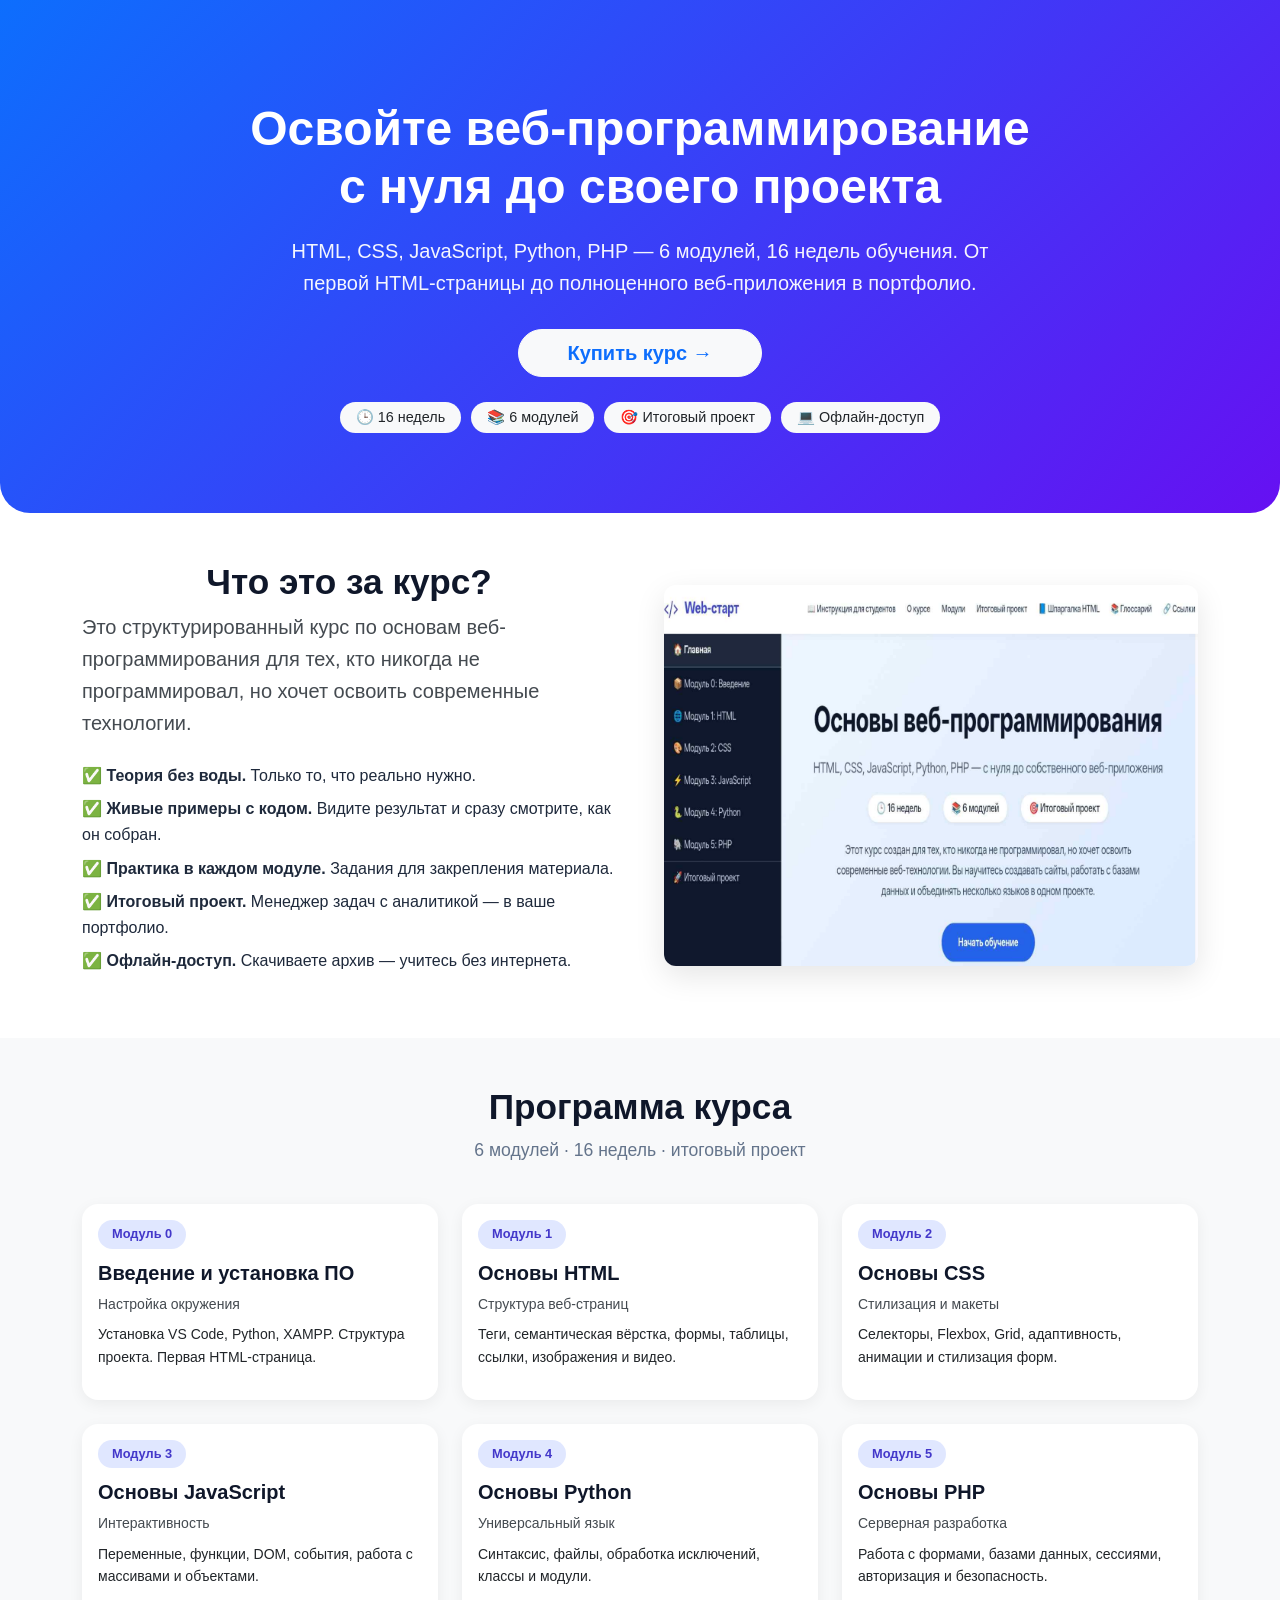
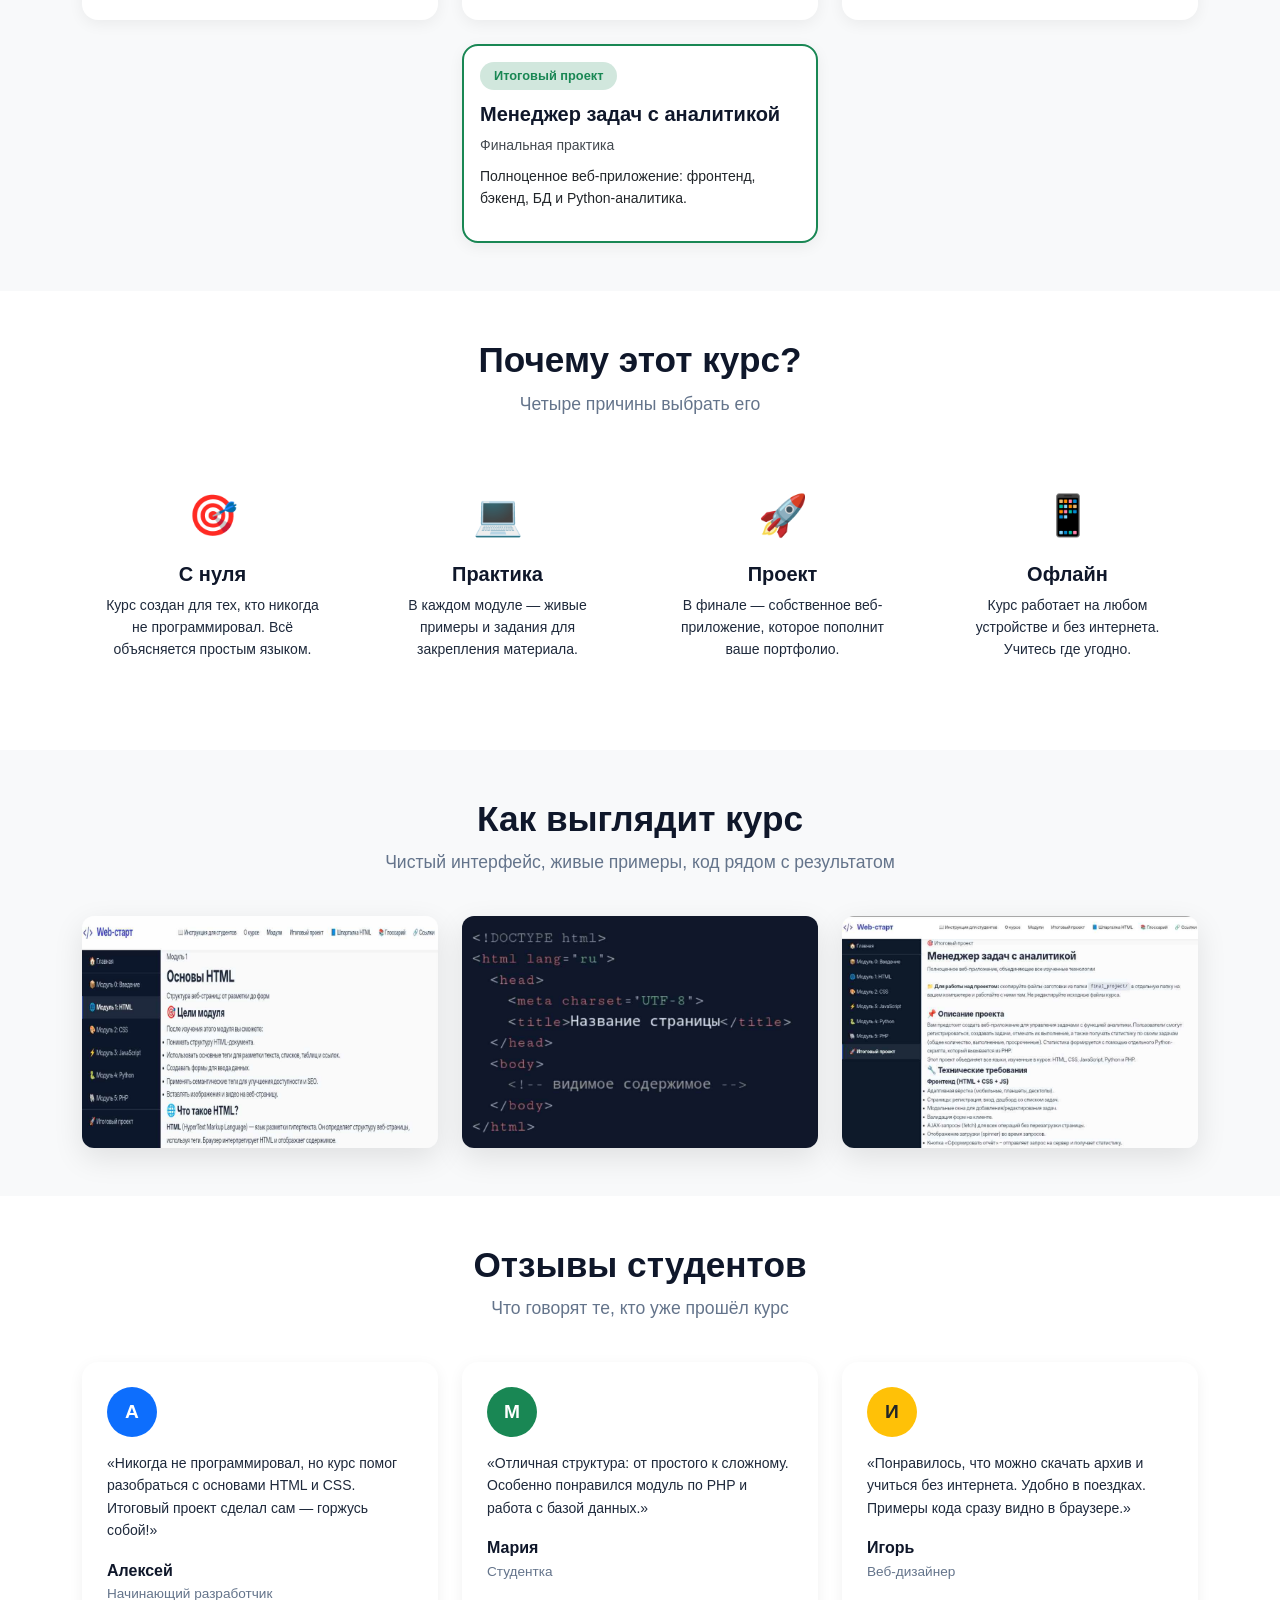
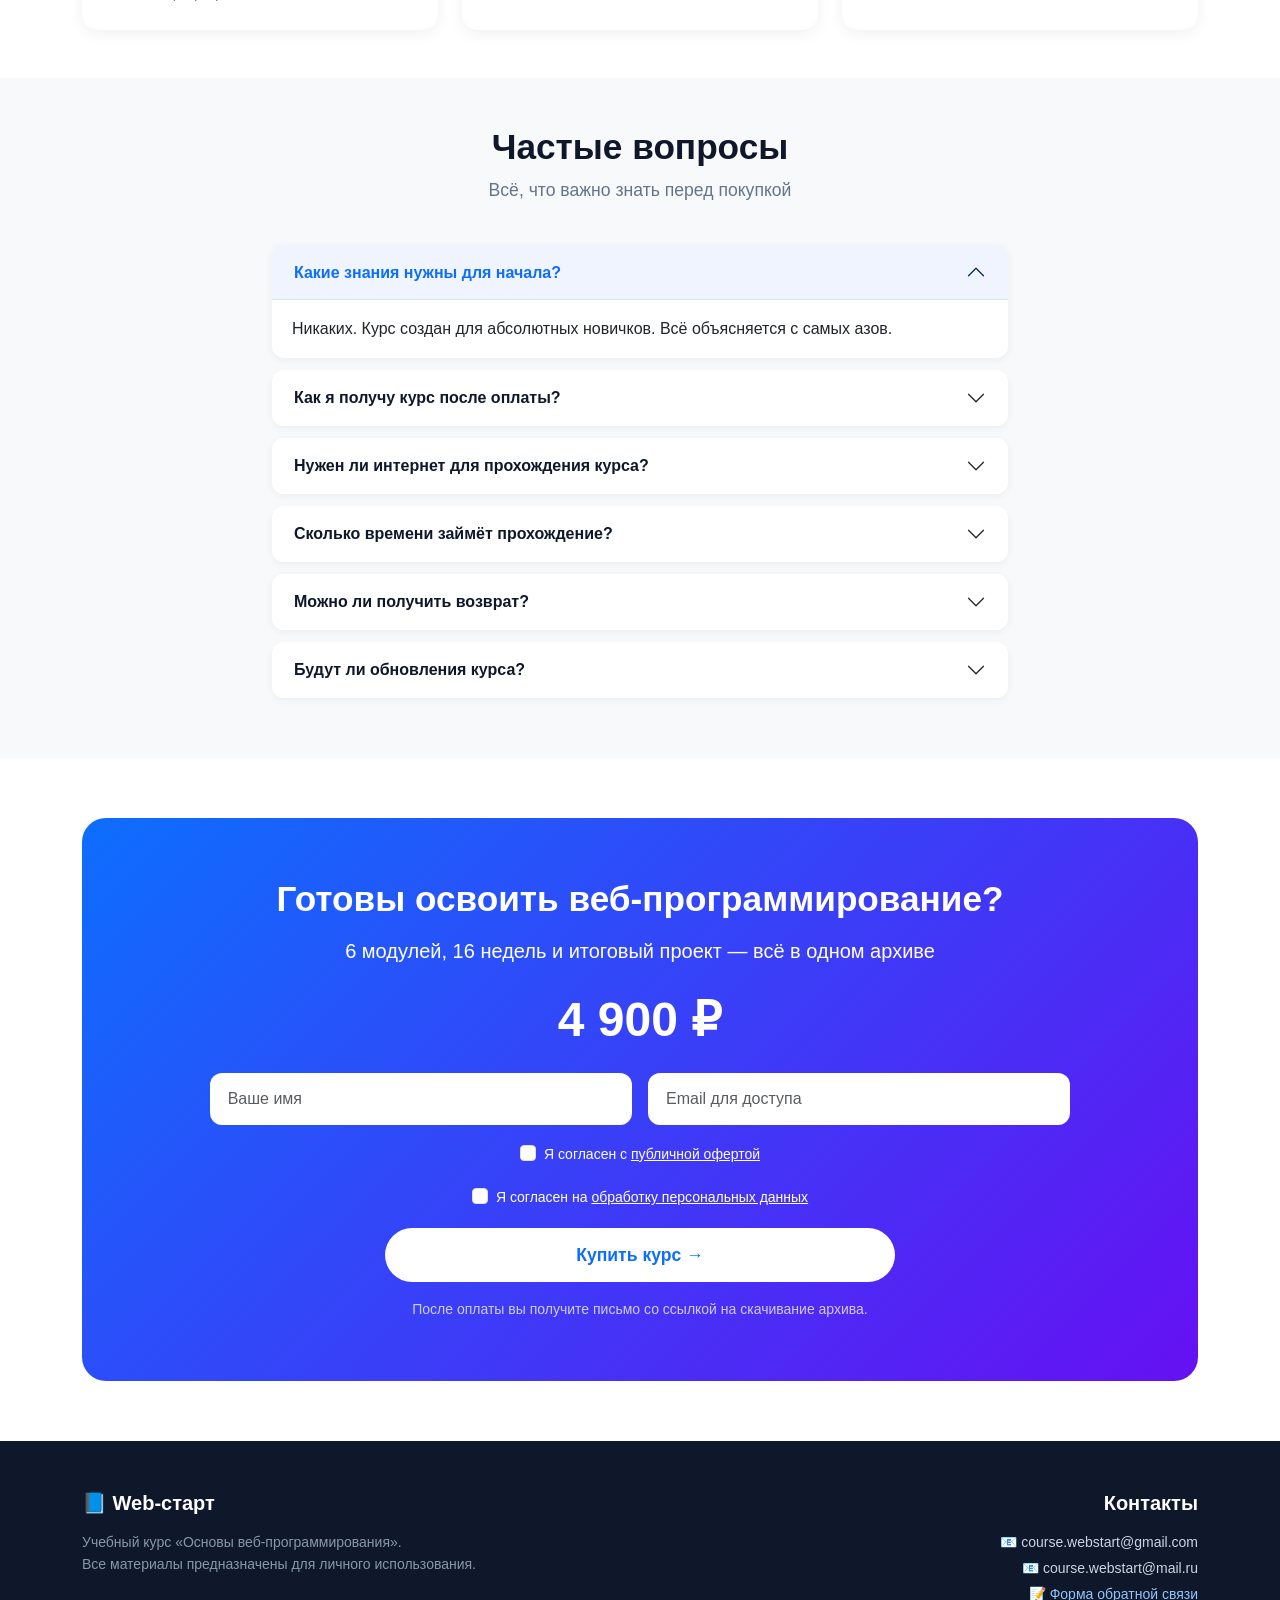
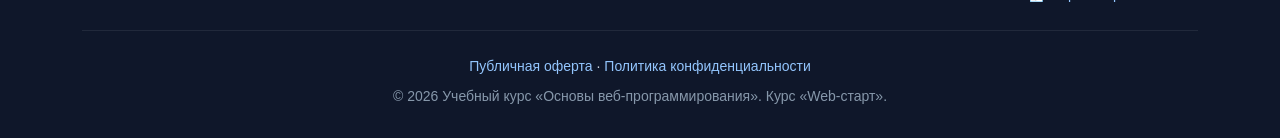
==== index.html @ 3ceb34bd "first commit first commit" ====
<!doctype html>
<html lang="ru">
  <head>
    <meta charset="UTF-8" />
    <meta name="viewport" content="width=device-width, initial-scale=1.0" />
    <title>Web-старт — Основы веб-программирования с нуля</title>
    <meta
      name="description"
      content="Курс веб-программирования для новичков: HTML, CSS, JavaScript, Python, PHP. 6 модулей, 16 недель, итоговый проект. С нуля до собственного веб-приложения."
    />

    <!-- Bootstrap CSS -->
    <link
      href="https://cdn.jsdelivr.net/npm/bootstrap@5.3.8/dist/css/bootstrap.min.css"
      rel="stylesheet"
    />
    <link href="assets/css/style.css" rel="stylesheet" />

    <!-- Bootstrap Icons -->
    <link
      href="https://cdn.jsdelivr.net/npm/bootstrap-icons@1.11.3/font/bootstrap-icons.min.css"
      rel="stylesheet"
    />
    <!-- Favicon -->
    <link
      rel="icon"
      type="image/png"
      sizes="32x32"
      href="assets/img/favicon/logo.png"
    />
    <link
      rel="icon"
      type="image/png"
      sizes="16x16"
      href="assets/img/favicon/logo.png"
    />
    <link
      rel="apple-touch-icon"
      sizes="180x180"
      href="assets/img/favicon/logo.png"
    />
  </head>
  <body>
    <!-- ============================================ -->
    <!--  HERO                                        -->
    <!-- ============================================ -->
    <section class="hero">
      <div class="container position-relative" style="z-index: 2">
        <h1>Освойте веб-программирование<br />с нуля до своего проекта</h1>
        <p class="lead">
          HTML, CSS, JavaScript, Python, PHP — 6 модулей, 16 недель обучения. От
          первой HTML-страницы до полноценного веб-приложения в портфолио.
        </p>
        <a
          href="#pricing"
          class="btn btn-light btn-lg px-5 fw-semibold text-primary"
          style="border-radius: 50px"
        >
          Купить курс →
        </a>
        <div class="badges">
          <span class="badge bg-light text-dark">🕒 16 недель</span>
          <span class="badge bg-light text-dark">📚 6 модулей</span>
          <span class="badge bg-light text-dark">🎯 Итоговый проект</span>
          <span class="badge bg-light text-dark">💻 Офлайн-доступ</span>
        </div>
      </div>
    </section>

    <!-- ============================================ -->
    <!--  О КУРСЕ                                     -->
    <!-- ============================================ -->
    <section class="container my-5">
      <div class="row align-items-center g-5">
        <div class="col-lg-6">
          <h2 class="section-title">Что это за курс?</h2>
          <p class="fs-5 text-course mb-4">
            Это структурированный курс по основам веб-программирования для тех,
            кто никогда не программировал, но хочет освоить современные
            технологии.
          </p>
          <ul class="list-unstyled fs-6">
            <li class="mb-2">
              ✅ <strong>Теория без воды.</strong> Только то, что реально нужно.
            </li>
            <li class="mb-2">
              ✅ <strong>Живые примеры с кодом.</strong> Видите результат и
              сразу смотрите, как он собран.
            </li>
            <li class="mb-2">
              ✅ <strong>Практика в каждом модуле.</strong> Задания для
              закрепления материала.
            </li>
            <li class="mb-2">
              ✅ <strong>Итоговый проект.</strong> Менеджер задач с аналитикой —
              в ваше портфолио.
            </li>
            <li class="mb-2">
              ✅ <strong>Офлайн-доступ.</strong> Скачиваете архив — учитесь без
              интернета.
            </li>
          </ul>
        </div>
        <div class="col-lg-6 text-center">
          <img
            src="assets/img/screenshots/screenshot-main.jpg"
            class="img-fluid screenshot"
            alt="Скриншот курса Web-старт"
          />
        </div>
      </div>
    </section>

    <!-- ============================================ -->
    <!--  ПРОГРАММА КУРСА                             -->
    <!-- ============================================ -->
    <section class="bg-light py-5">
      <div class="container">
        <div class="text-center">
          <h2 class="section-title">Программа курса</h2>
          <p class="section-subtitle">
            6 модулей · 16 недель · итоговый проект
          </p>
        </div>

        <div class="row g-4">
          <div class="col-md-6 col-lg-4">
            <div class="card module-card">
              <div class="card-body">
                <span class="module-num">Модуль 0</span>
                <h5>Введение и установка ПО</h5>
                <p class="text-course small mb-2">Настройка окружения</p>
                <p class="small">
                  Установка VS Code, Python, XAMPP. Структура проекта. Первая
                  HTML-страница.
                </p>
              </div>
            </div>
          </div>
          <div class="col-md-6 col-lg-4">
            <div class="card module-card">
              <div class="card-body">
                <span class="module-num">Модуль 1</span>
                <h5>Основы HTML</h5>
                <p class="text-course small mb-2">Структура веб-страниц</p>
                <p class="small">
                  Теги, семантическая вёрстка, формы, таблицы, ссылки,
                  изображения и видео.
                </p>
              </div>
            </div>
          </div>
          <div class="col-md-6 col-lg-4">
            <div class="card module-card">
              <div class="card-body">
                <span class="module-num">Модуль 2</span>
                <h5>Основы CSS</h5>
                <p class="text-course small mb-2">Стилизация и макеты</p>
                <p class="small">
                  Селекторы, Flexbox, Grid, адаптивность, анимации и стилизация
                  форм.
                </p>
              </div>
            </div>
          </div>
          <div class="col-md-6 col-lg-4">
            <div class="card module-card">
              <div class="card-body">
                <span class="module-num">Модуль 3</span>
                <h5>Основы JavaScript</h5>
                <p class="text-course small mb-2">Интерактивность</p>
                <p class="small">
                  Переменные, функции, DOM, события, работа с массивами и
                  объектами.
                </p>
              </div>
            </div>
          </div>
          <div class="col-md-6 col-lg-4">
            <div class="card module-card">
              <div class="card-body">
                <span class="module-num">Модуль 4</span>
                <h5>Основы Python</h5>
                <p class="text-course small mb-2">Универсальный язык</p>
                <p class="small">
                  Синтаксис, файлы, обработка исключений, классы и модули.
                </p>
              </div>
            </div>
          </div>
          <div class="col-md-6 col-lg-4">
            <div class="card module-card">
              <div class="card-body">
                <span class="module-num">Модуль 5</span>
                <h5>Основы PHP</h5>
                <p class="text-course small mb-2">Серверная разработка</p>
                <p class="small">
                  Работа с формами, базами данных, сессиями, авторизация и
                  безопасность.
                </p>
              </div>
            </div>
          </div>
          <div class="col-md-6 col-lg-4 mx-auto">
            <div class="card module-card border border-success border-2">
              <div class="card-body">
                <span class="module-num bg-success-subtle text-success"
                  >Итоговый проект</span
                >
                <h5>Менеджер задач с аналитикой</h5>
                <p class="text-course small mb-2">Финальная практика</p>
                <p class="small">
                  Полноценное веб-приложение: фронтенд, бэкенд, БД и
                  Python-аналитика.
                </p>
              </div>
            </div>
          </div>
        </div>
      </div>
    </section>

    <!-- ============================================ -->
    <!--  ПРЕИМУЩЕСТВА                                -->
    <!-- ============================================ -->
    <section class="container my-5">
      <div class="text-center">
        <h2 class="section-title">Почему этот курс?</h2>
        <p class="section-subtitle">Четыре причины выбрать его</p>
      </div>

      <div class="row g-4">
        <div class="col-md-6 col-lg-3">
          <div class="feature-box">
            <div class="feature-icon">🎯</div>
            <h5>С нуля</h5>
            <p class="small">
              Курс создан для тех, кто никогда не программировал. Всё
              объясняется простым языком.
            </p>
          </div>
        </div>
        <div class="col-md-6 col-lg-3">
          <div class="feature-box">
            <div class="feature-icon">💻</div>
            <h5>Практика</h5>
            <p class="small">
              В каждом модуле — живые примеры и задания для закрепления
              материала.
            </p>
          </div>
        </div>
        <div class="col-md-6 col-lg-3">
          <div class="feature-box">
            <div class="feature-icon">🚀</div>
            <h5>Проект</h5>
            <p class="small">
              В финале — собственное веб-приложение, которое пополнит ваше
              портфолио.
            </p>
          </div>
        </div>
        <div class="col-md-6 col-lg-3">
          <div class="feature-box">
            <div class="feature-icon">📱</div>
            <h5>Офлайн</h5>
            <p class="small">
              Курс работает на любом устройстве и без интернета. Учитесь где
              угодно.
            </p>
          </div>
        </div>
      </div>
    </section>

    <!-- ============================================ -->
    <!--  СКРИНШОТЫ                                   -->
    <!-- ============================================ -->
    <section class="bg-light py-5">
      <div class="container">
        <div class="text-center">
          <h2 class="section-title">Как выглядит курс</h2>
          <p class="section-subtitle">
            Чистый интерфейс, живые примеры, код рядом с результатом
          </p>
        </div>

        <div class="row g-4">
          <div class="col-md-4">
            <img
              src="assets/img/screenshots/screenshot-module.jpg"
              class="img-fluid screenshot"
              alt="Страница модуля курса"
            />
          </div>
          <div class="col-md-4">
            <img
              src="assets/img/screenshots/screenshot-code.jpg"
              class="img-fluid screenshot"
              alt="Пример кода в уроке"
            />
          </div>
          <div class="col-md-4">
            <img
              src="assets/img/screenshots/screenshot-project.jpg"
              class="img-fluid screenshot"
              alt="Страница итогового проекта"
            />
          </div>
        </div>
      </div>
    </section>

    <!-- ============================================ -->
    <!--  ОТЗЫВЫ                                      -->
    <!-- ============================================ -->
    <section class="container my-5">
      <div class="text-center">
        <h2 class="section-title">Отзывы студентов</h2>
        <p class="section-subtitle">Что говорят те, кто уже прошёл курс</p>
      </div>

      <div class="row g-4">
        <div class="col-md-4">
          <div class="testimonial">
            <div class="avatar">А</div>
            <p class="small mb-3">
              «Никогда не программировал, но курс помог разобраться с основами
              HTML и CSS. Итоговый проект сделал сам — горжусь собой!»
            </p>
            <div class="name">Алексей</div>
            <div class="role">Начинающий разработчик</div>
          </div>
        </div>
        <div class="col-md-4">
          <div class="testimonial">
            <div class="avatar bg-success">М</div>
            <p class="small mb-3">
              «Отличная структура: от простого к сложному. Особенно понравился
              модуль по PHP и работа с базой данных.»
            </p>
            <div class="name">Мария</div>
            <div class="role">Студентка</div>
          </div>
        </div>
        <div class="col-md-4">
          <div class="testimonial">
            <div class="avatar bg-warning text-dark">И</div>
            <p class="small mb-3">
              «Понравилось, что можно скачать архив и учиться без интернета.
              Удобно в поездках. Примеры кода сразу видно в браузере.»
            </p>
            <div class="name">Игорь</div>
            <div class="role">Веб-дизайнер</div>
          </div>
        </div>
      </div>
    </section>

    <!-- ============================================ -->
    <!--  FAQ                                         -->
    <!-- ============================================ -->
    <section class="bg-light py-5">
      <div class="container">
        <div class="text-center">
          <h2 class="section-title">Частые вопросы</h2>
          <p class="section-subtitle">Всё, что важно знать перед покупкой</p>
        </div>

        <div class="row justify-content-center">
          <div class="col-lg-8">
            <div class="accordion" id="faqLanding">
              <div class="accordion-item">
                <h2 class="accordion-header">
                  <button
                    class="accordion-button"
                    type="button"
                    data-bs-toggle="collapse"
                    data-bs-target="#faqL1"
                  >
                    Какие знания нужны для начала?
                  </button>
                </h2>
                <div
                  id="faqL1"
                  class="accordion-collapse collapse show"
                  data-bs-parent="#faqLanding"
                >
                  <div class="accordion-body">
                    Никаких. Курс создан для абсолютных новичков. Всё
                    объясняется с самых азов.
                  </div>
                </div>
              </div>

              <div class="accordion-item">
                <h2 class="accordion-header">
                  <button
                    class="accordion-button collapsed"
                    type="button"
                    data-bs-toggle="collapse"
                    data-bs-target="#faqL2"
                  >
                    Как я получу курс после оплаты?
                  </button>
                </h2>
                <div
                  id="faqL2"
                  class="accordion-collapse collapse"
                  data-bs-parent="#faqLanding"
                >
                  <div class="accordion-body">
                    После оплаты вы получите письмо со ссылкой на скачивание
                    ZIP-архива. Распакуйте архив и откройте
                    <code>index.html</code> в браузере — курс готов к работе.
                  </div>
                </div>
              </div>

              <div class="accordion-item">
                <h2 class="accordion-header">
                  <button
                    class="accordion-button collapsed"
                    type="button"
                    data-bs-toggle="collapse"
                    data-bs-target="#faqL3"
                  >
                    Нужен ли интернет для прохождения курса?
                  </button>
                </h2>
                <div
                  id="faqL3"
                  class="accordion-collapse collapse"
                  data-bs-parent="#faqLanding"
                >
                  <div class="accordion-body">
                    Нет, курс работает офлайн. Все материалы — HTML-файлы,
                    которые открываются в браузере. Интернет нужен только для
                    установки ПО и работы с PHP-частью.
                  </div>
                </div>
              </div>

              <div class="accordion-item">
                <h2 class="accordion-header">
                  <button
                    class="accordion-button collapsed"
                    type="button"
                    data-bs-toggle="collapse"
                    data-bs-target="#faqL4"
                  >
                    Сколько времени займёт прохождение?
                  </button>
                </h2>
                <div
                  id="faqL4"
                  class="accordion-collapse collapse"
                  data-bs-parent="#faqLanding"
                >
                  <div class="accordion-body">
                    Курс рассчитан на 16 недель при нагрузке 4–6 часов в неделю.
                    Но вы можете проходить его в своём темпе — доступ остаётся
                    навсегда.
                  </div>
                </div>
              </div>

              <div class="accordion-item">
                <h2 class="accordion-header">
                  <button
                    class="accordion-button collapsed"
                    type="button"
                    data-bs-toggle="collapse"
                    data-bs-target="#faqL5"
                  >
                    Можно ли получить возврат?
                  </button>
                </h2>
                <div
                  id="faqL5"
                  class="accordion-collapse collapse"
                  data-bs-parent="#faqLanding"
                >
                  <div class="accordion-body">
                    Да, если курс не подошёл — напишите в течение 14 дней после
                    покупки на
                    <a href="mailto:course.webstart@gmail.com"
                      >course.webstart@gmail.com</a
                    >, и мы вернём деньги.
                  </div>
                </div>
              </div>

              <div class="accordion-item">
                <h2 class="accordion-header">
                  <button
                    class="accordion-button collapsed"
                    type="button"
                    data-bs-toggle="collapse"
                    data-bs-target="#faqL6"
                  >
                    Будут ли обновления курса?
                  </button>
                </h2>
                <div
                  id="faqL6"
                  class="accordion-collapse collapse"
                  data-bs-parent="#faqLanding"
                >
                  <div class="accordion-body">
                    Да, курс будет обновляться. Покупатели получают обновления
                    бесплатно по email.
                  </div>
                </div>
              </div>
            </div>
          </div>
        </div>
      </div>
    </section>

    <!-- ============================================ -->
    <!--  CTA / ФОРМА ПОКУПКИ                         -->
    <!-- ============================================ -->
    <section class="container" id="pricing">
      <div class="cta-section">
        <h2>Готовы освоить веб-программирование?</h2>
        <p class="lead mb-4">
          6 модулей, 16 недель и итоговый проект — всё в одном архиве
        </p>
        <p class="display-5 fw-bold mb-4">4 900 ₽</p>

        <form
          id="purchaseForm"
          class="row justify-content-center g-3"
          novalidate
        >
          <div class="col-md-5">
            <input
              type="text"
              class="form-control"
              id="buyerName"
              placeholder="Ваше имя"
              required
            />
            <div class="invalid-feedback text-start">Введите имя</div>
          </div>
          <div class="col-md-5">
            <input
              type="email"
              class="form-control"
              id="buyerEmail"
              placeholder="Email для доступа"
              required
            />
            <div class="invalid-feedback text-start">
              Введите корректный email
            </div>
          </div>

          <div class="col-12">
            <div class="form-check d-inline-block text-start">
              <input
                class="form-check-input"
                type="checkbox"
                id="agreeOferta"
                required
              />
              <label class="form-check-label small" for="agreeOferta">
                Я согласен с
                <a href="assets/oferta.html" target="_blank"
                  >публичной офертой</a
                >
              </label>
              <div class="invalid-feedback">Необходимо согласие с офертой</div>
            </div>
          </div>

          <div class="col-12">
            <div class="form-check d-inline-block text-start">
              <input
                class="form-check-input"
                type="checkbox"
                id="agreePrivacy"
                required
              />
              <label class="form-check-label small" for="agreePrivacy">
                Я согласен на
                <a href="assets/privacy.html" target="_blank"
                  >обработку персональных данных</a
                >
              </label>
              <div class="invalid-feedback">
                Необходимо согласие на обработку данных
              </div>
            </div>
          </div>

          <div class="col-md-6 mt-3">
            <button type="submit" class="btn btn-light btn-buy text-primary">
              Купить курс →
            </button>
          </div>
        </form>

        <p class="small mt-3 mb-0 opacity-75">
          После оплаты вы получите письмо со ссылкой на скачивание архива.
        </p>
      </div>
    </section>

    <!-- ============================================ -->
    <!--  ФУТЕР                                       -->
    <!-- ============================================ -->
    <footer>
      <div class="container">
        <div class="row g-4">
          <div class="col-md-6">
            <h5 class="mb-3">📘 Web-старт</h5>
            <p class="small text-muted mb-0">
              Учебный курс «Основы веб-программирования».<br />
              Все материалы предназначены для личного использования.
            </p>
          </div>
          <div class="col-md-6 text-md-end">
            <h5 class="mb-3">Контакты</h5>
            <p class="small mb-1">📧 course.webstart@gmail.com</p>
            <p class="small mb-1">📧 course.webstart@mail.ru</p>
            <p class="small mb-0">
              📝
              <a
                href="https://forms.yandex.ru/u/6a59d6a51f1eb5581e1aad88/"
                target="_blank"
                rel="noopener"
              >
                Форма обратной связи
              </a>
            </p>
          </div>
        </div>

        <hr class="border-secondary my-4" />

        <div class="text-center">
          <p class="small mb-2">
            <a href="assets/oferta.html">Публичная оферта</a> ·
            <a href="assets/privacy.html">Политика конфиденциальности</a>
          </p>
          <p class="small text-muted mb-0">
            © 2026 Учебный курс «Основы веб-программирования». Курс «Web-старт».
          </p>
        </div>
      </div>
    </footer>

    <!-- Bootstrap JS -->
    <script src="https://cdn.jsdelivr.net/npm/bootstrap@5.3.8/dist/js/bootstrap.bundle.min.js"></script>

    <script src="assets/js/form.js"></script>

    <!-- Elfsight AI Chatbot | Untitled AI Chatbot -->
    <script src="https://elfsightcdn.com/platform.js" async></script>
    <div
      class="elfsight-app-c9096e5b-2389-4c88-a7ff-d6d1dad8265b"
      data-elfsight-app-lazy
    ></div>

  </body>
</html>
---- assets/css/style.css ----
/* ============================================
   БАЗОВЫЕ СТИЛИ
   ============================================ */
* {
  margin: 0;
  padding: 0;
  box-sizing: border-box;
}

body {
  font-family: 'Inter', -apple-system, BlinkMacSystemFont, 'Segoe UI', Roboto, sans-serif;
  color: #1e293b;
  line-height: 1.6;
}

/* ============================================
   HERO
   ============================================ */
.hero {
  background: linear-gradient(135deg, #0d6efd 0%, #6610f2 100%);
  color: #fff;
  padding: 100px 0 80px;
  text-align: center;
  position: relative;
  overflow: hidden;
  border-radius: 0 0 30px 30px;
}

.hero h1 {
  font-size: 3rem;
  font-weight: 800;
  line-height: 1.2;
  margin-bottom: 20px;
}

.hero .lead {
  font-size: 1.25rem;
  opacity: 0.95;
  max-width: 700px;
  margin: 0 auto 30px;
}

.hero .badges {
  margin-top: 25px;
  display: flex;
  justify-content: center;
  gap: 10px;
  flex-wrap: wrap;
}

.hero .badge {
  font-size: 0.9rem;
  padding: 8px 16px;
  border-radius: 30px;
  font-weight: 500;
}

@media (max-width: 768px) {
  .hero h1 {
    font-size: 2rem;
  }
  .hero .lead {
    font-size: 1.1rem;
  }
  .hero {
    padding: 60px 0 50px;
  }
}

/* ============================================
   ЗАГОЛОВКИ СЕКЦИЙ
   ============================================ */
.section-title {
  font-size: 2.2rem;
  font-weight: 700;
  color: #0f172a;
  margin-bottom: 0.5rem;
  text-align: center;
}

.section-subtitle {
  font-size: 1.1rem;
  color: #64748b;
  text-align: center;
  margin-bottom: 2.5rem;
}

/* ============================================
   СКРИНШОТЫ
   ============================================ */
.screenshot {
  border-radius: 12px;
  box-shadow: 0 10px 30px rgba(0, 0, 0, 0.1);
  transition: transform 0.3s;
}

.screenshot:hover {
  transform: translateY(-5px);
}

/* ============================================
   КАРТОЧКИ МОДУЛЕЙ
   ============================================ */
.module-card {
  border: none;
  border-radius: 16px;
  box-shadow: 0 4px 15px rgba(0, 0, 0, 0.06);
  transition: transform 0.2s, box-shadow 0.2s;
  height: 100%;
}

.module-card:hover {
  transform: translateY(-5px);
  box-shadow: 0 10px 25px rgba(0, 0, 0, 0.1);
}

.module-num {
  display: inline-block;
  background: #e0e7ff;
  color: #4338ca;
  font-size: 0.8rem;
  font-weight: 700;
  padding: 4px 14px;
  border-radius: 30px;
  margin-bottom: 12px;
}

.module-card h5 {
  font-weight: 700;
  color: #0f172a;
  margin-bottom: 8px;
}

/* ============================================
   БЛОК ПРЕИМУЩЕСТВ
   ============================================ */
.feature-box {
  text-align: center;
  padding: 25px 15px;
  border-radius: 16px;
  transition: background 0.2s;
  height: 100%;
}

.feature-box:hover {
  background: #f8fafc;
}

.feature-icon {
  font-size: 2.5rem;
  margin-bottom: 15px;
}

.feature-box h5 {
  font-weight: 700;
  color: #0f172a;
  margin-bottom: 8px;
}

/* ============================================
   ОТЗЫВЫ
   ============================================ */
.testimonial {
  background: #fff;
  border-radius: 16px;
  padding: 25px;
  box-shadow: 0 4px 15px rgba(0, 0, 0, 0.06);
  height: 100%;
  display: flex;
  flex-direction: column;
}

.avatar {
  width: 50px;
  height: 50px;
  border-radius: 50%;
  background: #0d6efd;
  color: #fff;
  display: flex;
  align-items: center;
  justify-content: center;
  font-weight: 700;
  font-size: 1.2rem;
  margin-bottom: 15px;
}

.testimonial .name {
  font-weight: 700;
  color: #0f172a;
}

.testimonial .role {
  font-size: 0.85rem;
  color: #64748b;
}

/* ============================================
   CTA / ФОРМА ПОКУПКИ
   ============================================ */
.cta-section {
  background: linear-gradient(135deg, #0d6efd 0%, #6610f2 100%);
  color: #fff;
  border-radius: 24px;
  padding: 60px 40px;
  margin: 60px 0;
  text-align: center;
}

.cta-section h2 {
  font-size: 2.2rem;
  font-weight: 700;
  margin-bottom: 15px;
}

.cta-section .form-control {
  border-radius: 12px;
  padding: 14px 18px;
  border: none;
  font-size: 1rem;
}

.cta-section .form-control:focus {
  box-shadow: 0 0 0 3px rgba(255, 255, 255, 0.5);
}

.btn-buy {
  background: #fff;
  border: none;
  padding: 14px 40px;
  border-radius: 50px;
  font-weight: 700;
  font-size: 1.1rem;
  transition: transform 0.2s, box-shadow 0.2s;
  width: 100%;
}

.btn-buy:hover {
  transform: scale(1.03);
  box-shadow: 0 8px 20px rgba(0, 0, 0, 0.2);
}

.cta-section .form-check-label {
  color: #fff;
}

.cta-section .form-check-label a {
  color: #fff;
  text-decoration: underline;
}

.cta-section .invalid-feedback {
  color: #ffe0e0;
}

@media (max-width: 768px) {
  .cta-section {
    padding: 40px 20px;
  }
  .cta-section h2 {
    font-size: 1.6rem;
  }
}

/* ============================================
   FAQ / АККОРДЕОН
   ============================================ */
.accordion-item {
  border: none;
  margin-bottom: 12px;
  border-radius: 12px !important;
  overflow: hidden;
  box-shadow: 0 2px 8px rgba(0, 0, 0, 0.05);
}

.accordion-button {
  font-weight: 600;
  color: #0f172a;
  background: #fff;
  padding: 18px 22px;
}

.accordion-button:not(.collapsed) {
  background: #f0f4ff;
  color: #0d6efd;
}

.accordion-button:focus {
  box-shadow: none;
  border-color: transparent;
}

.text-muted {
  color: rgb(175 195 214 / 75%) !important;
}

.text-course {
  color: rgb(5 14 21 / 75%) !important;
}

/* ============================================
   ФУТЕР
   ============================================ */
footer {
  background: #0f172a;
  color: #cbd5e1;
  padding: 50px 0 30px;
  margin-top: 40px;
}

footer h5 {
  color: #fff;
  font-weight: 700;
}

footer a {
  color: #93c5fd;
  text-decoration: none;
  transition: color 0.2s;
}

footer a:hover {
  color: #bfdbfe;
  text-decoration: underline;
}

footer hr {
  opacity: 0.2;
}

/* ============================================
   АДАПТИВНОСТЬ
   ============================================ */
@media (max-width: 576px) {
  .section-title {
    font-size: 1.7rem;
  }
  .hero h1 {
    font-size: 1.7rem;
  }
  .display-5 {
    font-size: 2rem;
  }
}
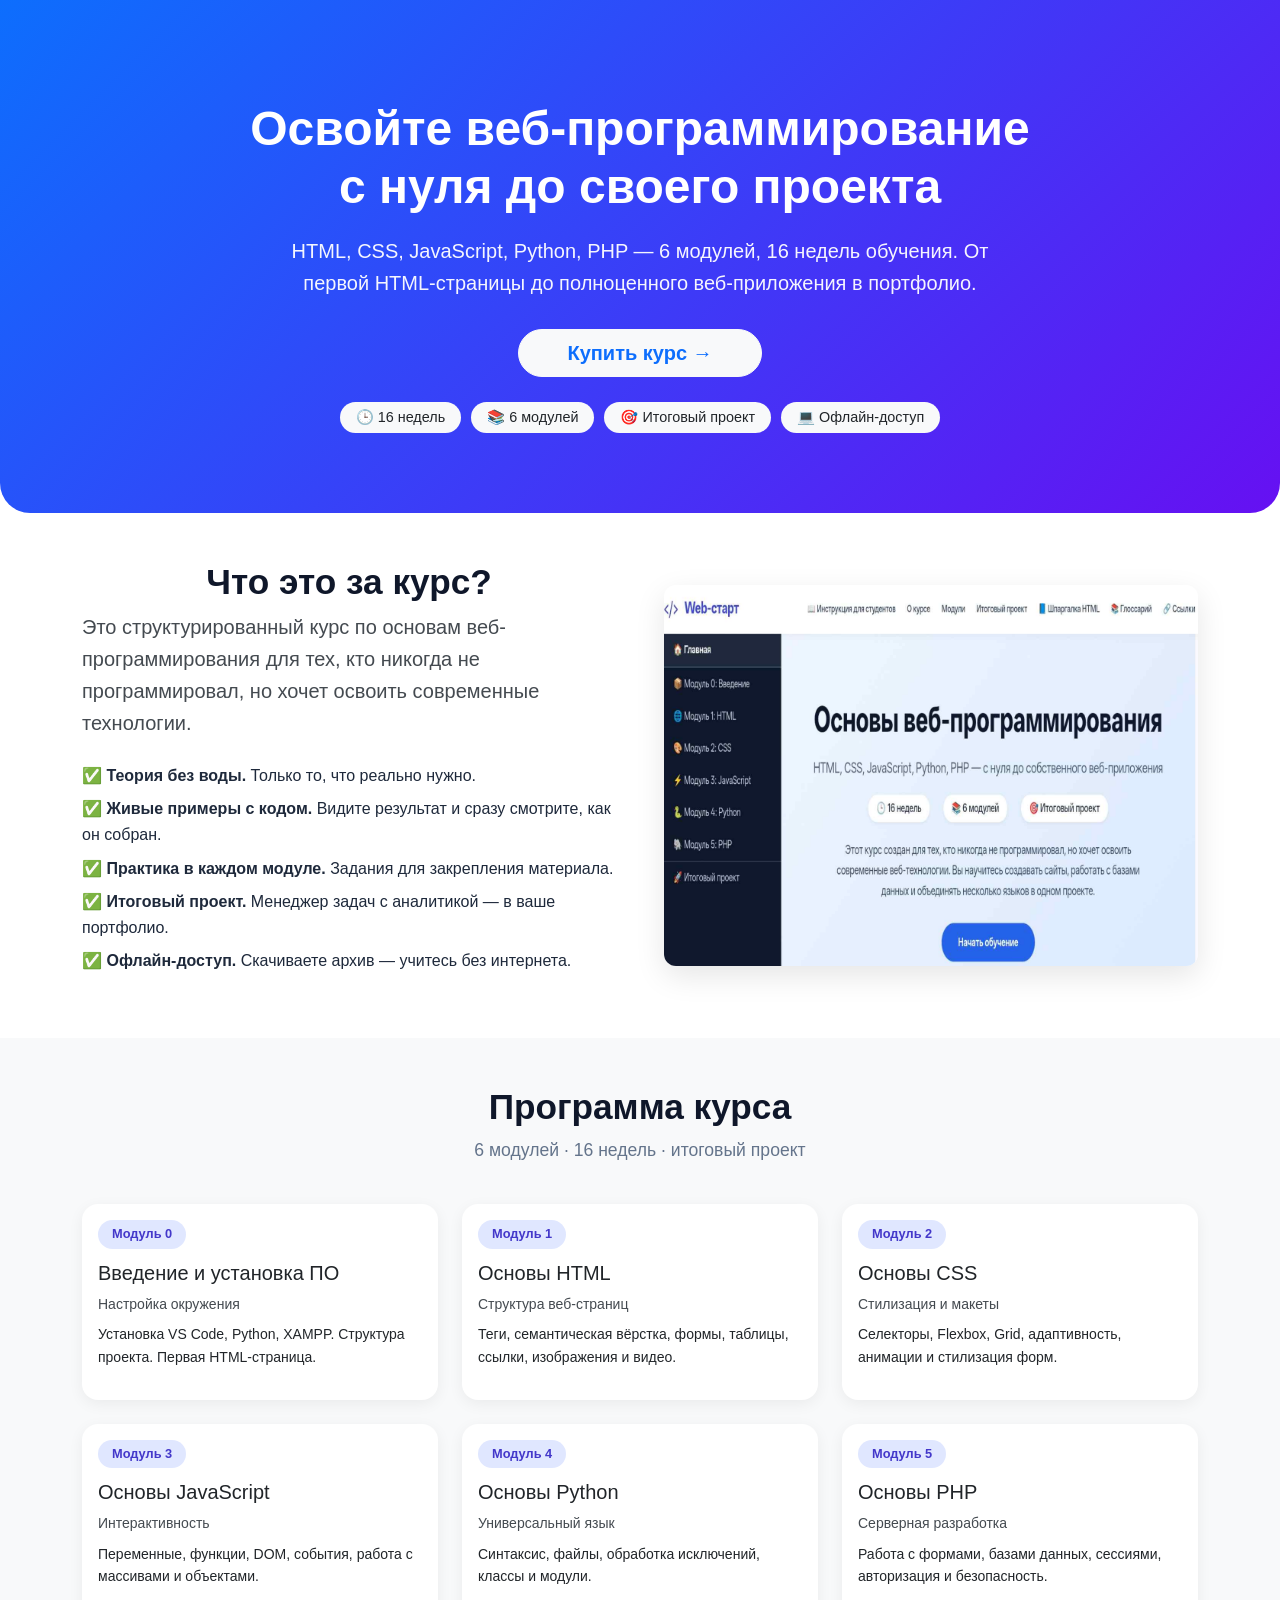
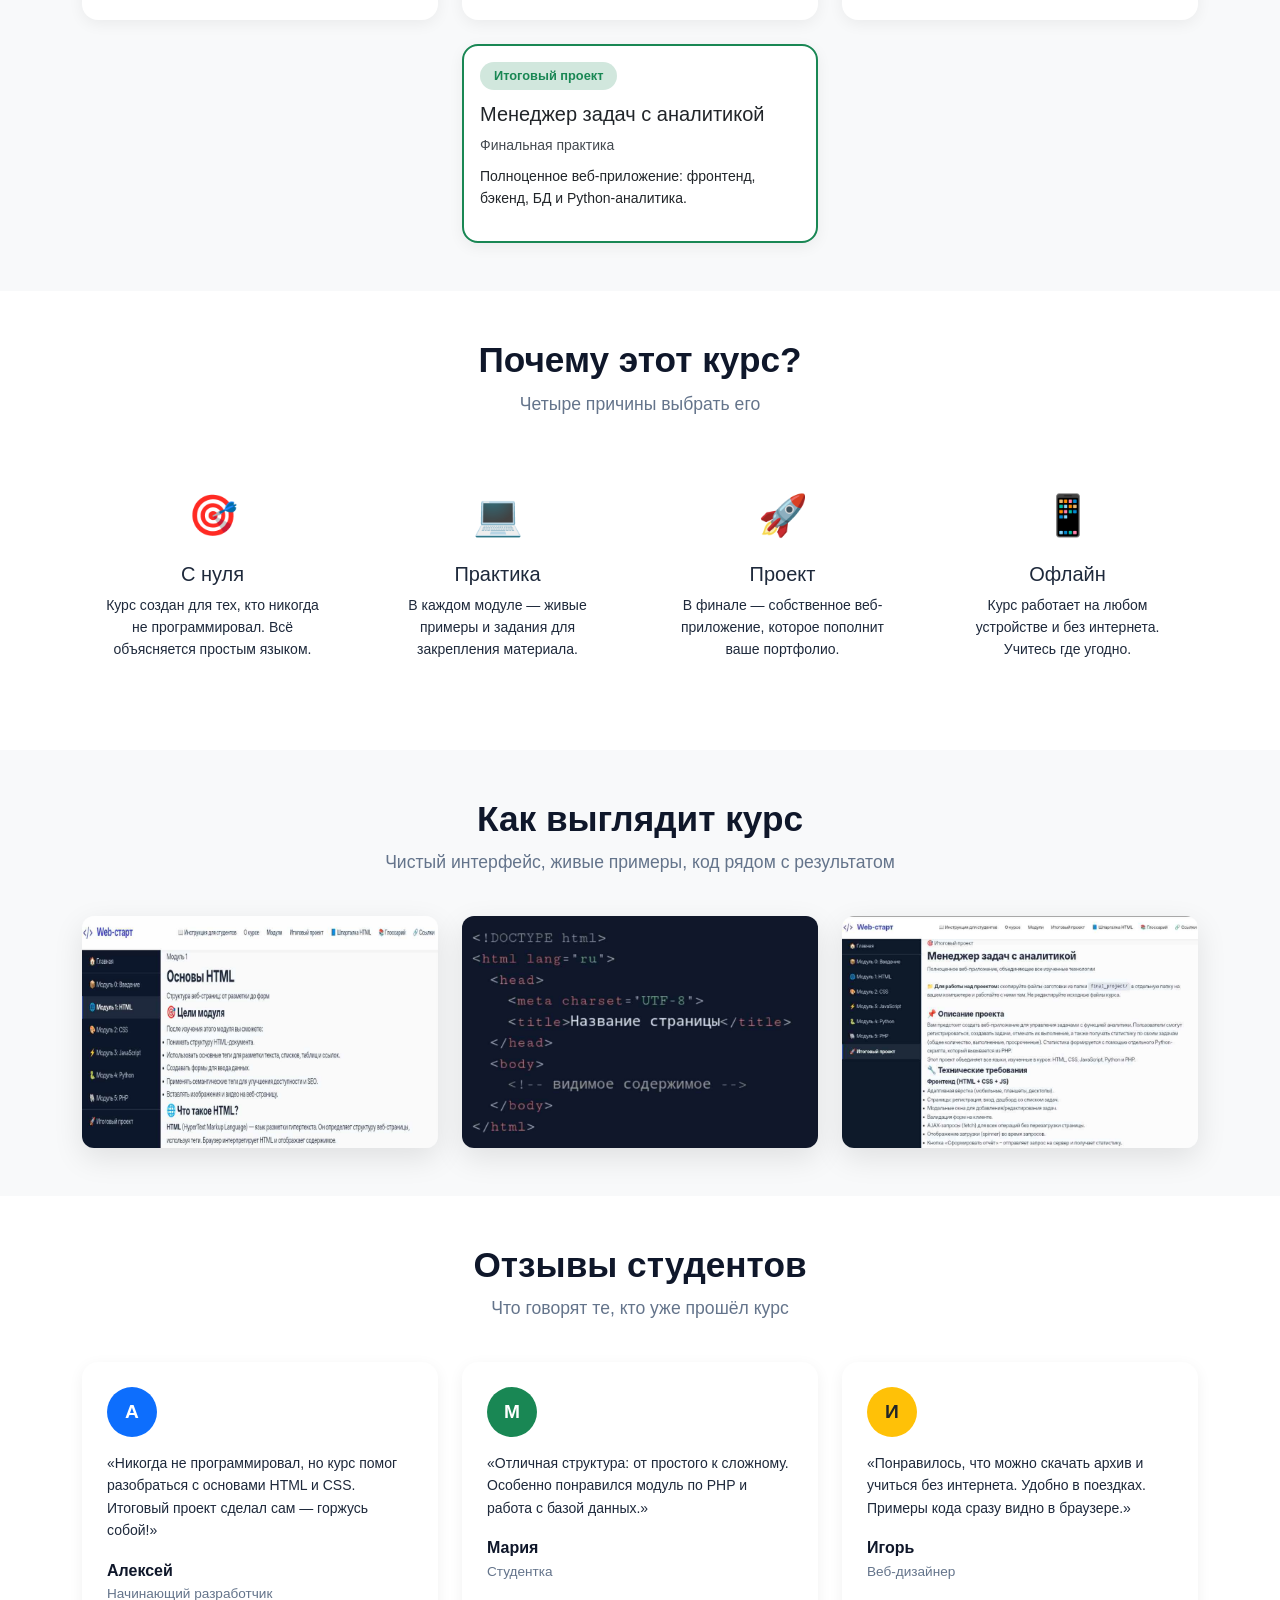
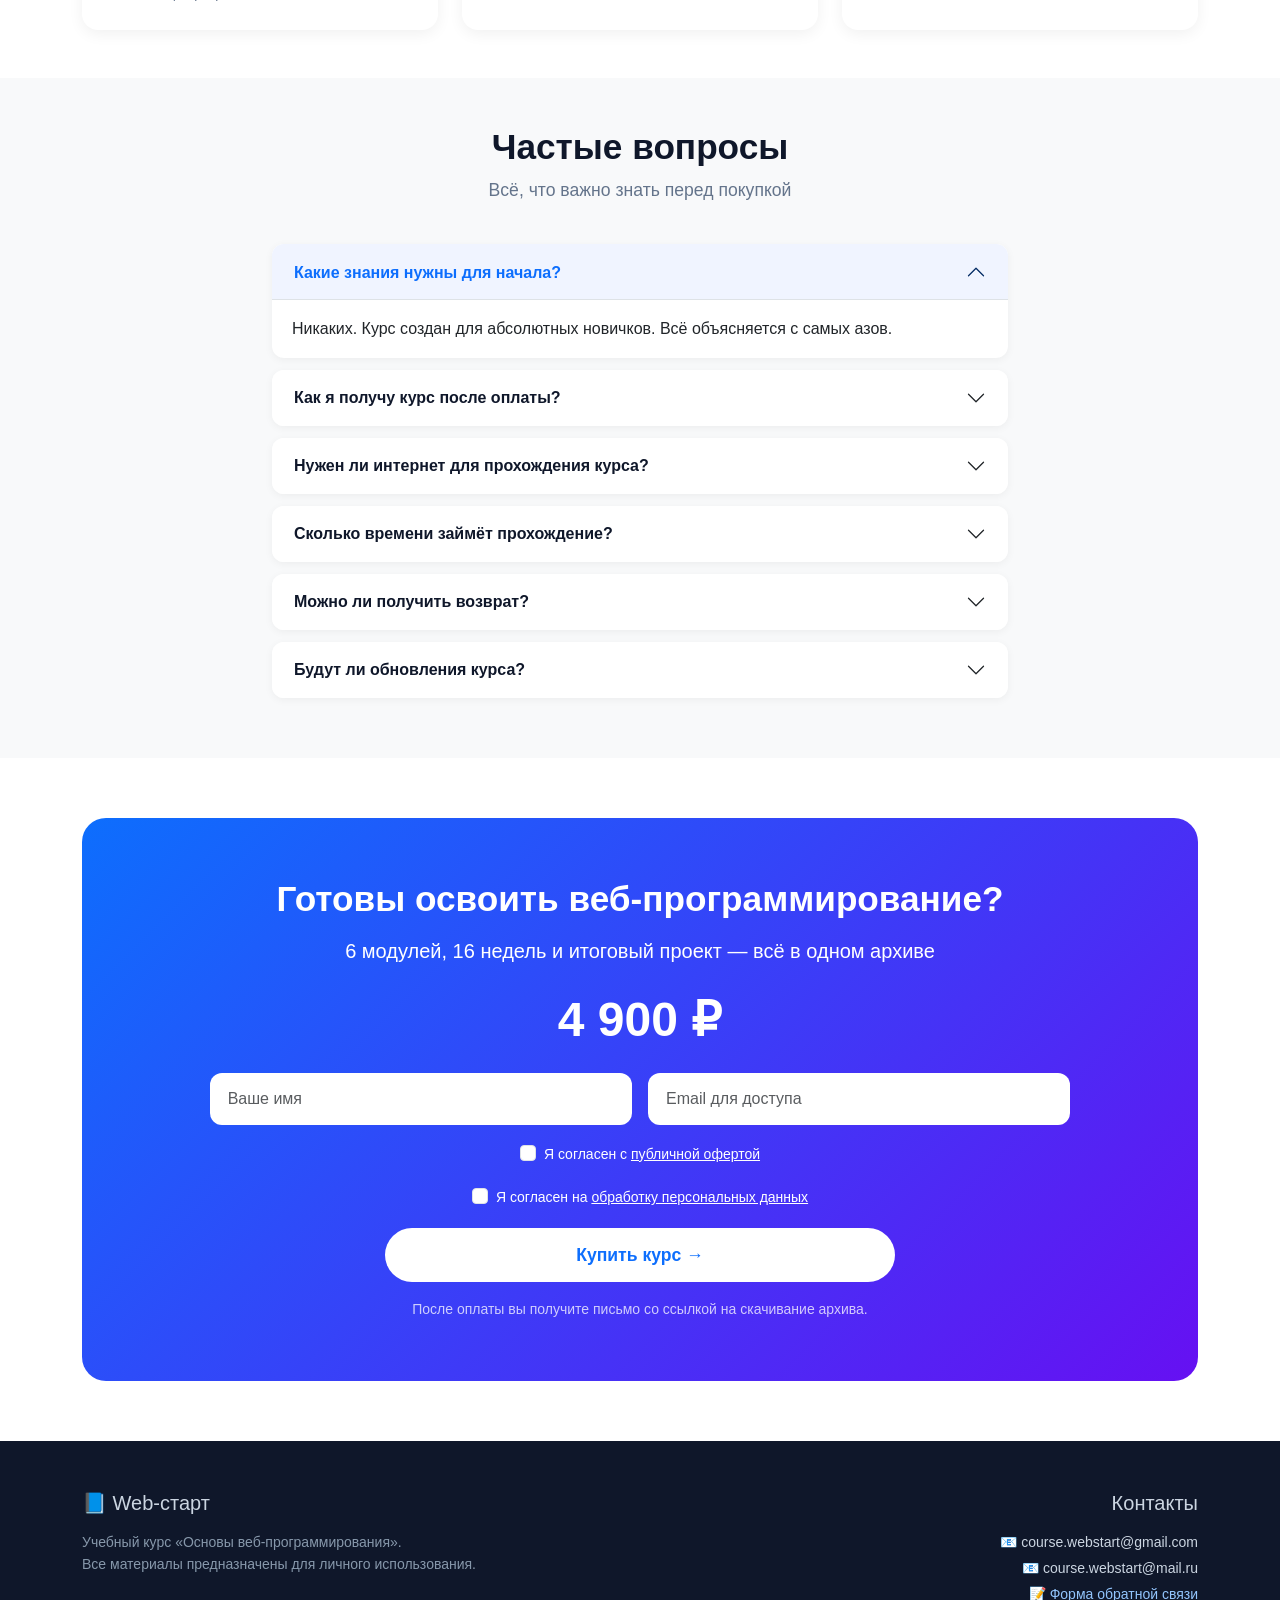
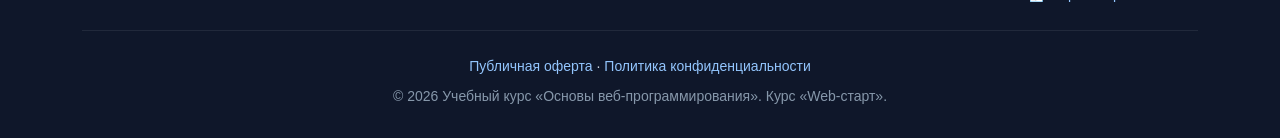
==== commit 39959533: "first commit first commit" ====
--- a/index.html
+++ b/index.html
@@ -3,42 +3,182 @@
   <head>
     <meta charset="UTF-8" />
     <meta name="viewport" content="width=device-width, initial-scale=1.0" />
-    <title>Web-старт — Основы веб-программирования с нуля</title>
+
+    <!-- ============================================ -->
+    <!--  SEO                                         -->
+    <!-- ============================================ -->
+    <title>Web-старт — курс веб-программирования с нуля: HTML, CSS, JS, Python, PHP</title>
     <meta
       name="description"
-      content="Курс веб-программирования для новичков: HTML, CSS, JavaScript, Python, PHP. 6 модулей, 16 недель, итоговый проект. С нуля до собственного веб-приложения."
+      content="Онлайн-курс веб-программирования для новичков: HTML, CSS, JavaScript, Python, PHP. 6 модулей, 16 недель, итоговый проект в портфолио. Офлайн-доступ. 4 900 ₽."
     />
-
-    <!-- Bootstrap CSS -->
+    <meta
+      name="keywords"
+      content="курс веб-программирования, HTML, CSS, JavaScript, Python, PHP, обучение с нуля, онлайн-курс, веб-разработка, программирование для начинающих"
+    />
+    <meta name="author" content="Исупов Андрей Борисович" />
+    <meta name="robots" content="index, follow" />
+    <link rel="canonical" href="https://webdev-course.github.io/webdev-landing/" />
+
+    <!-- ============================================ -->
+    <!--  OPEN GRAPH (Telegram, VK, WhatsApp, FB)     -->
+    <!-- ============================================ -->
+    <meta property="og:type" content="website" />
+    <meta property="og:site_name" content="Web-старт" />
+    <meta property="og:title" content="Web-старт — курс веб-программирования с нуля" />
+    <meta
+      property="og:description"
+      content="HTML, CSS, JavaScript, Python, PHP — 6 модулей, 16 недель. От первой страницы до собственного веб-приложения."
+    />
+    <meta property="og:url" content="https://webdev-course.github.io/webdev-landing/" />
+    <meta property="og:image" content="https://webdev-course.github.io/webdev-landing/assets/img/screenshots/screenshot-main.jpg" />
+    <meta property="og:image:width" content="1200" />
+    <meta property="og:image:height" content="800" />
+    <meta property="og:image:alt" content="Лендинг курса Web-старт" />
+    <meta property="og:locale" content="ru_RU" />
+
+    <!-- ============================================ -->
+    <!--  TWITTER CARDS                               -->
+    <!-- ============================================ -->
+    <meta name="twitter:card" content="summary_large_image" />
+    <meta name="twitter:title" content="Web-старт — курс веб-программирования с нуля" />
+    <meta
+      name="twitter:description"
+      content="HTML, CSS, JavaScript, Python, PHP — 6 модулей, 16 недель. Итоговый проект в портфолио."
+    />
+    <meta name="twitter:image" content="https://webdev-course.github.io/webdev-landing/assets/img/screenshots/screenshot-main.jpg" />
+
+    <!-- ============================================ -->
+    <!--  FAVICON                                     -->
+    <!-- ============================================ -->
+    <link
+      rel="icon"
+      type="image/png"
+      href="assets/img/favicon/logo.png"
+    />
+    <link
+      rel="apple-touch-icon"
+      href="assets/img/favicon/logo.png"
+    />
+    <meta name="theme-color" content="#0d6efd" />
+
+    <!-- ============================================ -->
+    <!--  BOOTSTRAP CSS + ICONS                       -->
+    <!-- ============================================ -->
     <link
       href="https://cdn.jsdelivr.net/npm/bootstrap@5.3.8/dist/css/bootstrap.min.css"
       rel="stylesheet"
     />
     <link href="assets/css/style.css" rel="stylesheet" />
-
-    <!-- Bootstrap Icons -->
     <link
       href="https://cdn.jsdelivr.net/npm/bootstrap-icons@1.11.3/font/bootstrap-icons.min.css"
       rel="stylesheet"
     />
-    <!-- Favicon -->
-    <link
-      rel="icon"
-      type="image/png"
-      sizes="32x32"
-      href="assets/img/favicon/logo.png"
-    />
-    <link
-      rel="icon"
-      type="image/png"
-      sizes="16x16"
-      href="assets/img/favicon/logo.png"
-    />
-    <link
-      rel="apple-touch-icon"
-      sizes="180x180"
-      href="assets/img/favicon/logo.png"
-    />
+
+    <!-- ============================================ -->
+    <!--  JSON-LD: STRUCTURED DATA                    -->
+    <!-- ============================================ -->
+    <script type="application/ld+json">
+      {
+        "@context": "https://schema.org",
+        "@graph": [
+          {
+            "@type": "Course",
+            "name": "Основы веб-программирования",
+            "description": "Курс веб-программирования для новичков: HTML, CSS, JavaScript, Python, PHP. 6 модулей, 16 недель, итоговый проект.",
+            "url": "https://webdev-course.github.io/webdev-landing/",
+            "image": "https://webdev-course.github.io/webdev-landing/assets/img/screenshots/screenshot-main.jpg",
+            "provider": {
+              "@type": "Organization",
+              "name": "Web-старт",
+              "url": "https://webdev-course.github.io/webdev-landing/",
+              "logo": "https://webdev-course.github.io/webdev-landing/assets/img/favicon/logo.png",
+              "email": "course.webstart@gmail.com"
+            },
+            "offers": {
+              "@type": "Offer",
+              "price": "4900",
+              "priceCurrency": "RUB",
+              "availability": "https://schema.org/InStock",
+              "url": "https://webdev-course.github.io/webdev-landing/#pricing",
+              "category": "Paid"
+            },
+            "hasCourseInstance": {
+              "@type": "CourseInstance",
+              "courseMode": "online",
+              "courseWorkload": "PT4H",
+              "inLanguage": "ru"
+            }
+          },
+          {
+            "@type": "Organization",
+            "name": "Web-старт",
+            "url": "https://webdev-course.github.io/webdev-landing/",
+            "logo": "https://webdev-course.github.io/webdev-landing/assets/img/favicon/logo.png",
+            "email": "course.webstart@gmail.com",
+            "contactPoint": {
+              "@type": "ContactPoint",
+              "email": "course.webstart@gmail.com",
+              "contactType": "customer support",
+              "availableLanguage": "Russian"
+            }
+          },
+          {
+            "@type": "FAQPage",
+            "mainEntity": [
+              {
+                "@type": "Question",
+                "name": "Какие знания нужны для начала?",
+                "acceptedAnswer": {
+                  "@type": "Answer",
+                  "text": "Никаких. Курс создан для абсолютных новичков. Всё объясняется с самых азов."
+                }
+              },
+              {
+                "@type": "Question",
+                "name": "Как я получу курс после оплаты?",
+                "acceptedAnswer": {
+                  "@type": "Answer",
+                  "text": "После оплаты вы получите письмо со ссылкой на скачивание ZIP-архива. Распакуйте архив и откройте index.html в браузере."
+                }
+              },
+              {
+                "@type": "Question",
+                "name": "Нужен ли интернет для прохождения курса?",
+                "acceptedAnswer": {
+                  "@type": "Answer",
+                  "text": "Нет, курс работает офлайн. Все материалы — HTML-файлы, которые открываются в браузере."
+                }
+              },
+              {
+                "@type": "Question",
+                "name": "Сколько времени займёт прохождение?",
+                "acceptedAnswer": {
+                  "@type": "Answer",
+                  "text": "Курс рассчитан на 16 недель при нагрузке 4–6 часов в неделю."
+                }
+              },
+              {
+                "@type": "Question",
+                "name": "Можно ли получить возврат?",
+                "acceptedAnswer": {
+                  "@type": "Answer",
+                  "text": "Да, если курс не подошёл — напишите в течение 14 дней после покупки на course.webstart@gmail.com, и мы вернём деньги."
+                }
+              },
+              {
+                "@type": "Question",
+                "name": "Будут ли обновления курса?",
+                "acceptedAnswer": {
+                  "@type": "Answer",
+                  "text": "Да, курс будет обновляться. Покупатели получают обновления бесплатно по email."
+                }
+              }
+            ]
+          }
+        ]
+      }
+    </script>
   </head>
   <body>
     <!-- ============================================ -->
@@ -68,546 +208,567 @@
     </section>
 
     <!-- ============================================ -->
-    <!--  О КУРСЕ                                     -->
-    <!-- ============================================ -->
-    <section class="container my-5">
-      <div class="row align-items-center g-5">
-        <div class="col-lg-6">
-          <h2 class="section-title">Что это за курс?</h2>
-          <p class="fs-5 text-course mb-4">
-            Это структурированный курс по основам веб-программирования для тех,
-            кто никогда не программировал, но хочет освоить современные
-            технологии.
-          </p>
-          <ul class="list-unstyled fs-6">
-            <li class="mb-2">
-              ✅ <strong>Теория без воды.</strong> Только то, что реально нужно.
-            </li>
-            <li class="mb-2">
-              ✅ <strong>Живые примеры с кодом.</strong> Видите результат и
-              сразу смотрите, как он собран.
-            </li>
-            <li class="mb-2">
-              ✅ <strong>Практика в каждом модуле.</strong> Задания для
-              закрепления материала.
-            </li>
-            <li class="mb-2">
-              ✅ <strong>Итоговый проект.</strong> Менеджер задач с аналитикой —
-              в ваше портфолио.
-            </li>
-            <li class="mb-2">
-              ✅ <strong>Офлайн-доступ.</strong> Скачиваете архив — учитесь без
-              интернета.
-            </li>
-          </ul>
-        </div>
-        <div class="col-lg-6 text-center">
-          <img
-            src="assets/img/screenshots/screenshot-main.jpg"
-            class="img-fluid screenshot"
-            alt="Скриншот курса Web-старт"
-          />
-        </div>
-      </div>
-    </section>
-
-    <!-- ============================================ -->
-    <!--  ПРОГРАММА КУРСА                             -->
-    <!-- ============================================ -->
-    <section class="bg-light py-5">
-      <div class="container">
+    <!--  MAIN CONTENT                                -->
+    <!-- ============================================ -->
+    <main>
+      <!-- ============================================ -->
+      <!--  О КУРСЕ                                     -->
+      <!-- ============================================ -->
+      <section class="container my-5">
+        <div class="row align-items-center g-5">
+          <div class="col-lg-6">
+            <h2 class="section-title">Что это за курс?</h2>
+            <p class="fs-5 text-course mb-4">
+              Это структурированный курс по основам веб-программирования для тех,
+              кто никогда не программировал, но хочет освоить современные
+              технологии.
+            </p>
+            <ul class="list-unstyled fs-6">
+              <li class="mb-2">
+                ✅ <strong>Теория без воды.</strong> Только то, что реально нужно.
+              </li>
+              <li class="mb-2">
+                ✅ <strong>Живые примеры с кодом.</strong> Видите результат и
+                сразу смотрите, как он собран.
+              </li>
+              <li class="mb-2">
+                ✅ <strong>Практика в каждом модуле.</strong> Задания для
+                закрепления материала.
+              </li>
+              <li class="mb-2">
+                ✅ <strong>Итоговый проект.</strong> Менеджер задач с аналитикой —
+                в ваше портфолио.
+              </li>
+              <li class="mb-2">
+                ✅ <strong>Офлайн-доступ.</strong> Скачиваете архив — учитесь без
+                интернета.
+              </li>
+            </ul>
+          </div>
+          <div class="col-lg-6 text-center">
+            <img
+              src="assets/img/screenshots/screenshot-main.jpg"
+              class="img-fluid screenshot"
+              alt="Скриншот курса Web-старт"
+              loading="lazy"
+              width="1200"
+              height="800"
+            />
+          </div>
+        </div>
+      </section>
+
+      <!-- ============================================ -->
+      <!--  ПРОГРАММА КУРСА                             -->
+      <!-- ============================================ -->
+      <section class="bg-light py-5">
+        <div class="container">
+          <div class="text-center">
+            <h2 class="section-title">Программа курса</h2>
+            <p class="section-subtitle">
+              6 модулей · 16 недель · итоговый проект
+            </p>
+          </div>
+
+          <div class="row g-4">
+            <div class="col-md-6 col-lg-4">
+              <div class="card module-card">
+                <div class="card-body">
+                  <span class="module-num">Модуль 0</span>
+                  <h3 class="h5">Введение и установка ПО</h3>
+                  <p class="text-course small mb-2">Настройка окружения</p>
+                  <p class="small">
+                    Установка VS Code, Python, XAMPP. Структура проекта. Первая
+                    HTML-страница.
+                  </p>
+                </div>
+              </div>
+            </div>
+            <div class="col-md-6 col-lg-4">
+              <div class="card module-card">
+                <div class="card-body">
+                  <span class="module-num">Модуль 1</span>
+                  <h3 class="h5">Основы HTML</h3>
+                  <p class="text-course small mb-2">Структура веб-страниц</p>
+                  <p class="small">
+                    Теги, семантическая вёрстка, формы, таблицы, ссылки,
+                    изображения и видео.
+                  </p>
+                </div>
+              </div>
+            </div>
+            <div class="col-md-6 col-lg-4">
+              <div class="card module-card">
+                <div class="card-body">
+                  <span class="module-num">Модуль 2</span>
+                  <h3 class="h5">Основы CSS</h3>
+                  <p class="text-course small mb-2">Стилизация и макеты</p>
+                  <p class="small">
+                    Селекторы, Flexbox, Grid, адаптивность, анимации и стилизация
+                    форм.
+                  </p>
+                </div>
+              </div>
+            </div>
+            <div class="col-md-6 col-lg-4">
+              <div class="card module-card">
+                <div class="card-body">
+                  <span class="module-num">Модуль 3</span>
+                  <h3 class="h5">Основы JavaScript</h3>
+                  <p class="text-course small mb-2">Интерактивность</p>
+                  <p class="small">
+                    Переменные, функции, DOM, события, работа с массивами и
+                    объектами.
+                  </p>
+                </div>
+              </div>
+            </div>
+            <div class="col-md-6 col-lg-4">
+              <div class="card module-card">
+                <div class="card-body">
+                  <span class="module-num">Модуль 4</span>
+                  <h3 class="h5">Основы Python</h3>
+                  <p class="text-course small mb-2">Универсальный язык</p>
+                  <p class="small">
+                    Синтаксис, файлы, обработка исключений, классы и модули.
+                  </p>
+                </div>
+              </div>
+            </div>
+            <div class="col-md-6 col-lg-4">
+              <div class="card module-card">
+                <div class="card-body">
+                  <span class="module-num">Модуль 5</span>
+                  <h3 class="h5">Основы PHP</h3>
+                  <p class="text-course small mb-2">Серверная разработка</p>
+                  <p class="small">
+                    Работа с формами, базами данных, сессиями, авторизация и
+                    безопасность.
+                  </p>
+                </div>
+              </div>
+            </div>
+            <div class="col-md-6 col-lg-4 mx-auto">
+              <div class="card module-card border border-success border-2">
+                <div class="card-body">
+                  <span class="module-num bg-success-subtle text-success"
+                    >Итоговый проект</span
+                  >
+                  <h3 class="h5">Менеджер задач с аналитикой</h3>
+                  <p class="text-course small mb-2">Финальная практика</p>
+                  <p class="small">
+                    Полноценное веб-приложение: фронтенд, бэкенд, БД и
+                    Python-аналитика.
+                  </p>
+                </div>
+              </div>
+            </div>
+          </div>
+        </div>
+      </section>
+
+      <!-- ============================================ -->
+      <!--  ПРЕИМУЩЕСТВА                                -->
+      <!-- ============================================ -->
+      <section class="container my-5">
         <div class="text-center">
-          <h2 class="section-title">Программа курса</h2>
-          <p class="section-subtitle">
-            6 модулей · 16 недель · итоговый проект
-          </p>
+          <h2 class="section-title">Почему этот курс?</h2>
+          <p class="section-subtitle">Четыре причины выбрать его</p>
         </div>
 
         <div class="row g-4">
-          <div class="col-md-6 col-lg-4">
-            <div class="card module-card">
-              <div class="card-body">
-                <span class="module-num">Модуль 0</span>
-                <h5>Введение и установка ПО</h5>
-                <p class="text-course small mb-2">Настройка окружения</p>
-                <p class="small">
-                  Установка VS Code, Python, XAMPP. Структура проекта. Первая
-                  HTML-страница.
-                </p>
-              </div>
-            </div>
-          </div>
-          <div class="col-md-6 col-lg-4">
-            <div class="card module-card">
-              <div class="card-body">
-                <span class="module-num">Модуль 1</span>
-                <h5>Основы HTML</h5>
-                <p class="text-course small mb-2">Структура веб-страниц</p>
-                <p class="small">
-                  Теги, семантическая вёрстка, формы, таблицы, ссылки,
-                  изображения и видео.
-                </p>
-              </div>
-            </div>
-          </div>
-          <div class="col-md-6 col-lg-4">
-            <div class="card module-card">
-              <div class="card-body">
-                <span class="module-num">Модуль 2</span>
-                <h5>Основы CSS</h5>
-                <p class="text-course small mb-2">Стилизация и макеты</p>
-                <p class="small">
-                  Селекторы, Flexbox, Grid, адаптивность, анимации и стилизация
-                  форм.
-                </p>
-              </div>
-            </div>
-          </div>
-          <div class="col-md-6 col-lg-4">
-            <div class="card module-card">
-              <div class="card-body">
-                <span class="module-num">Модуль 3</span>
-                <h5>Основы JavaScript</h5>
-                <p class="text-course small mb-2">Интерактивность</p>
-                <p class="small">
-                  Переменные, функции, DOM, события, работа с массивами и
-                  объектами.
-                </p>
-              </div>
-            </div>
-          </div>
-          <div class="col-md-6 col-lg-4">
-            <div class="card module-card">
-              <div class="card-body">
-                <span class="module-num">Модуль 4</span>
-                <h5>Основы Python</h5>
-                <p class="text-course small mb-2">Универсальный язык</p>
-                <p class="small">
-                  Синтаксис, файлы, обработка исключений, классы и модули.
-                </p>
-              </div>
-            </div>
-          </div>
-          <div class="col-md-6 col-lg-4">
-            <div class="card module-card">
-              <div class="card-body">
-                <span class="module-num">Модуль 5</span>
-                <h5>Основы PHP</h5>
-                <p class="text-course small mb-2">Серверная разработка</p>
-                <p class="small">
-                  Работа с формами, базами данных, сессиями, авторизация и
-                  безопасность.
-                </p>
-              </div>
-            </div>
-          </div>
-          <div class="col-md-6 col-lg-4 mx-auto">
-            <div class="card module-card border border-success border-2">
-              <div class="card-body">
-                <span class="module-num bg-success-subtle text-success"
-                  >Итоговый проект</span
-                >
-                <h5>Менеджер задач с аналитикой</h5>
-                <p class="text-course small mb-2">Финальная практика</p>
-                <p class="small">
-                  Полноценное веб-приложение: фронтенд, бэкенд, БД и
-                  Python-аналитика.
-                </p>
-              </div>
-            </div>
-          </div>
-        </div>
-      </div>
-    </section>
-
-    <!-- ============================================ -->
-    <!--  ПРЕИМУЩЕСТВА                                -->
-    <!-- ============================================ -->
-    <section class="container my-5">
-      <div class="text-center">
-        <h2 class="section-title">Почему этот курс?</h2>
-        <p class="section-subtitle">Четыре причины выбрать его</p>
-      </div>
-
-      <div class="row g-4">
-        <div class="col-md-6 col-lg-3">
-          <div class="feature-box">
-            <div class="feature-icon">🎯</div>
-            <h5>С нуля</h5>
-            <p class="small">
-              Курс создан для тех, кто никогда не программировал. Всё
-              объясняется простым языком.
+          <div class="col-md-6 col-lg-3">
+            <div class="feature-box">
+              <div class="feature-icon">🎯</div>
+              <h3 class="h5">С нуля</h3>
+              <p class="small">
+                Курс создан для тех, кто никогда не программировал. Всё
+                объясняется простым языком.
+              </p>
+            </div>
+          </div>
+          <div class="col-md-6 col-lg-3">
+            <div class="feature-box">
+              <div class="feature-icon">💻</div>
+              <h3 class="h5">Практика</h3>
+              <p class="small">
+                В каждом модуле — живые примеры и задания для закрепления
+                материала.
+              </p>
+            </div>
+          </div>
+          <div class="col-md-6 col-lg-3">
+            <div class="feature-box">
+              <div class="feature-icon">🚀</div>
+              <h3 class="h5">Проект</h3>
+              <p class="small">
+                В финале — собственное веб-приложение, которое пополнит ваше
+                портфолио.
+              </p>
+            </div>
+          </div>
+          <div class="col-md-6 col-lg-3">
+            <div class="feature-box">
+              <div class="feature-icon">📱</div>
+              <h3 class="h5">Офлайн</h3>
+              <p class="small">
+                Курс работает на любом устройстве и без интернета. Учитесь где
+                угодно.
+              </p>
+            </div>
+          </div>
+        </div>
+      </section>
+
+      <!-- ============================================ -->
+      <!--  СКРИНШОТЫ                                   -->
+      <!-- ============================================ -->
+      <section class="bg-light py-5">
+        <div class="container">
+          <div class="text-center">
+            <h2 class="section-title">Как выглядит курс</h2>
+            <p class="section-subtitle">
+              Чистый интерфейс, живые примеры, код рядом с результатом
             </p>
           </div>
-        </div>
-        <div class="col-md-6 col-lg-3">
-          <div class="feature-box">
-            <div class="feature-icon">💻</div>
-            <h5>Практика</h5>
-            <p class="small">
-              В каждом модуле — живые примеры и задания для закрепления
-              материала.
-            </p>
-          </div>
-        </div>
-        <div class="col-md-6 col-lg-3">
-          <div class="feature-box">
-            <div class="feature-icon">🚀</div>
-            <h5>Проект</h5>
-            <p class="small">
-              В финале — собственное веб-приложение, которое пополнит ваше
-              портфолио.
-            </p>
-          </div>
-        </div>
-        <div class="col-md-6 col-lg-3">
-          <div class="feature-box">
-            <div class="feature-icon">📱</div>
-            <h5>Офлайн</h5>
-            <p class="small">
-              Курс работает на любом устройстве и без интернета. Учитесь где
-              угодно.
-            </p>
-          </div>
-        </div>
-      </div>
-    </section>
-
-    <!-- ============================================ -->
-    <!--  СКРИНШОТЫ                                   -->
-    <!-- ============================================ -->
-    <section class="bg-light py-5">
-      <div class="container">
+
+          <div class="row g-4">
+            <div class="col-md-4">
+              <img
+                src="assets/img/screenshots/screenshot-module.jpg"
+                class="img-fluid screenshot"
+                alt="Страница модуля курса"
+                loading="lazy"
+                width="800"
+                height="600"
+              />
+            </div>
+            <div class="col-md-4">
+              <img
+                src="assets/img/screenshots/screenshot-code.jpg"
+                class="img-fluid screenshot"
+                alt="Пример кода в уроке"
+                loading="lazy"
+                width="800"
+                height="600"
+              />
+            </div>
+            <div class="col-md-4">
+              <img
+                src="assets/img/screenshots/screenshot-project.jpg"
+                class="img-fluid screenshot"
+                alt="Страница итогового проекта"
+                loading="lazy"
+                width="800"
+                height="600"
+              />
+            </div>
+          </div>
+        </div>
+      </section>
+
+      <!-- ============================================ -->
+      <!--  ОТЗЫВЫ                                      -->
+      <!-- ============================================ -->
+      <section class="container my-5">
         <div class="text-center">
-          <h2 class="section-title">Как выглядит курс</h2>
-          <p class="section-subtitle">
-            Чистый интерфейс, живые примеры, код рядом с результатом
-          </p>
+          <h2 class="section-title">Отзывы студентов</h2>
+          <p class="section-subtitle">Что говорят те, кто уже прошёл курс</p>
         </div>
 
         <div class="row g-4">
           <div class="col-md-4">
-            <img
-              src="assets/img/screenshots/screenshot-module.jpg"
-              class="img-fluid screenshot"
-              alt="Страница модуля курса"
-            />
+            <div class="testimonial">
+              <div class="avatar">А</div>
+              <p class="small mb-3">
+                «Никогда не программировал, но курс помог разобраться с основами
+                HTML и CSS. Итоговый проект сделал сам — горжусь собой!»
+              </p>
+              <div class="name">Алексей</div>
+              <div class="role">Начинающий разработчик</div>
+            </div>
           </div>
           <div class="col-md-4">
-            <img
-              src="assets/img/screenshots/screenshot-code.jpg"
-              class="img-fluid screenshot"
-              alt="Пример кода в уроке"
-            />
+            <div class="testimonial">
+              <div class="avatar bg-success">М</div>
+              <p class="small mb-3">
+                «Отличная структура: от простого к сложному. Особенно понравился
+                модуль по PHP и работа с базой данных.»
+              </p>
+              <div class="name">Мария</div>
+              <div class="role">Студентка</div>
+            </div>
           </div>
           <div class="col-md-4">
-            <img
-              src="assets/img/screenshots/screenshot-project.jpg"
-              class="img-fluid screenshot"
-              alt="Страница итогового проекта"
-            />
-          </div>
-        </div>
-      </div>
-    </section>
-
-    <!-- ============================================ -->
-    <!--  ОТЗЫВЫ                                      -->
-    <!-- ============================================ -->
-    <section class="container my-5">
-      <div class="text-center">
-        <h2 class="section-title">Отзывы студентов</h2>
-        <p class="section-subtitle">Что говорят те, кто уже прошёл курс</p>
-      </div>
-
-      <div class="row g-4">
-        <div class="col-md-4">
-          <div class="testimonial">
-            <div class="avatar">А</div>
-            <p class="small mb-3">
-              «Никогда не программировал, но курс помог разобраться с основами
-              HTML и CSS. Итоговый проект сделал сам — горжусь собой!»
-            </p>
-            <div class="name">Алексей</div>
-            <div class="role">Начинающий разработчик</div>
-          </div>
-        </div>
-        <div class="col-md-4">
-          <div class="testimonial">
-            <div class="avatar bg-success">М</div>
-            <p class="small mb-3">
-              «Отличная структура: от простого к сложному. Особенно понравился
-              модуль по PHP и работа с базой данных.»
-            </p>
-            <div class="name">Мария</div>
-            <div class="role">Студентка</div>
-          </div>
-        </div>
-        <div class="col-md-4">
-          <div class="testimonial">
-            <div class="avatar bg-warning text-dark">И</div>
-            <p class="small mb-3">
-              «Понравилось, что можно скачать архив и учиться без интернета.
-              Удобно в поездках. Примеры кода сразу видно в браузере.»
-            </p>
-            <div class="name">Игорь</div>
-            <div class="role">Веб-дизайнер</div>
-          </div>
-        </div>
-      </div>
-    </section>
-
-    <!-- ============================================ -->
-    <!--  FAQ                                         -->
-    <!-- ============================================ -->
-    <section class="bg-light py-5">
-      <div class="container">
-        <div class="text-center">
-          <h2 class="section-title">Частые вопросы</h2>
-          <p class="section-subtitle">Всё, что важно знать перед покупкой</p>
-        </div>
-
-        <div class="row justify-content-center">
-          <div class="col-lg-8">
-            <div class="accordion" id="faqLanding">
-              <div class="accordion-item">
-                <h2 class="accordion-header">
-                  <button
-                    class="accordion-button"
-                    type="button"
-                    data-bs-toggle="collapse"
-                    data-bs-target="#faqL1"
+            <div class="testimonial">
+              <div class="avatar bg-warning text-dark">И</div>
+              <p class="small mb-3">
+                «Понравилось, что можно скачать архив и учиться без интернета.
+                Удобно в поездках. Примеры кода сразу видно в браузере.»
+              </p>
+              <div class="name">Игорь</div>
+              <div class="role">Веб-дизайнер</div>
+            </div>
+          </div>
+        </div>
+      </section>
+
+      <!-- ============================================ -->
+      <!--  FAQ                                         -->
+      <!-- ============================================ -->
+      <section class="bg-light py-5">
+        <div class="container">
+          <div class="text-center">
+            <h2 class="section-title">Частые вопросы</h2>
+            <p class="section-subtitle">Всё, что важно знать перед покупкой</p>
+          </div>
+
+          <div class="row justify-content-center">
+            <div class="col-lg-8">
+              <div class="accordion" id="faqLanding">
+                <div class="accordion-item">
+                  <h3 class="accordion-header">
+                    <button
+                      class="accordion-button"
+                      type="button"
+                      data-bs-toggle="collapse"
+                      data-bs-target="#faqL1"
+                    >
+                      Какие знания нужны для начала?
+                    </button>
+                  </h3>
+                  <div
+                    id="faqL1"
+                    class="accordion-collapse collapse show"
+                    data-bs-parent="#faqLanding"
                   >
-                    Какие знания нужны для начала?
-                  </button>
-                </h2>
-                <div
-                  id="faqL1"
-                  class="accordion-collapse collapse show"
-                  data-bs-parent="#faqLanding"
-                >
-                  <div class="accordion-body">
-                    Никаких. Курс создан для абсолютных новичков. Всё
-                    объясняется с самых азов.
+                    <div class="accordion-body">
+                      Никаких. Курс создан для абсолютных новичков. Всё
+                      объясняется с самых азов.
+                    </div>
                   </div>
                 </div>
-              </div>
-
-              <div class="accordion-item">
-                <h2 class="accordion-header">
-                  <button
-                    class="accordion-button collapsed"
-                    type="button"
-                    data-bs-toggle="collapse"
-                    data-bs-target="#faqL2"
+
+                <div class="accordion-item">
+                  <h3 class="accordion-header">
+                    <button
+                      class="accordion-button collapsed"
+                      type="button"
+                      data-bs-toggle="collapse"
+                      data-bs-target="#faqL2"
+                    >
+                      Как я получу курс после оплаты?
+                    </button>
+                  </h3>
+                  <div
+                    id="faqL2"
+                    class="accordion-collapse collapse"
+                    data-bs-parent="#faqLanding"
                   >
-                    Как я получу курс после оплаты?
-                  </button>
-                </h2>
-                <div
-                  id="faqL2"
-                  class="accordion-collapse collapse"
-                  data-bs-parent="#faqLanding"
-                >
-                  <div class="accordion-body">
-                    После оплаты вы получите письмо со ссылкой на скачивание
-                    ZIP-архива. Распакуйте архив и откройте
-                    <code>index.html</code> в браузере — курс готов к работе.
+                    <div class="accordion-body">
+                      После оплаты вы получите письмо со ссылкой на скачивание
+                      ZIP-архива. Распакуйте архив и откройте
+                      <code>index.html</code> в браузере — курс готов к работе.
+                    </div>
                   </div>
                 </div>
-              </div>
-
-              <div class="accordion-item">
-                <h2 class="accordion-header">
-                  <button
-                    class="accordion-button collapsed"
-                    type="button"
-                    data-bs-toggle="collapse"
-                    data-bs-target="#faqL3"
+
+                <div class="accordion-item">
+                  <h3 class="accordion-header">
+                    <button
+                      class="accordion-button collapsed"
+                      type="button"
+                      data-bs-toggle="collapse"
+                      data-bs-target="#faqL3"
+                    >
+                      Нужен ли интернет для прохождения курса?
+                    </button>
+                  </h3>
+                  <div
+                    id="faqL3"
+                    class="accordion-collapse collapse"
+                    data-bs-parent="#faqLanding"
                   >
-                    Нужен ли интернет для прохождения курса?
-                  </button>
-                </h2>
-                <div
-                  id="faqL3"
-                  class="accordion-collapse collapse"
-                  data-bs-parent="#faqLanding"
-                >
-                  <div class="accordion-body">
-                    Нет, курс работает офлайн. Все материалы — HTML-файлы,
-                    которые открываются в браузере. Интернет нужен только для
-                    установки ПО и работы с PHP-частью.
+                    <div class="accordion-body">
+                      Нет, курс работает офлайн. Все материалы — HTML-файлы,
+                      которые открываются в браузере. Интернет нужен только для
+                      установки ПО и работы с PHP-частью.
+                    </div>
                   </div>
                 </div>
-              </div>
-
-              <div class="accordion-item">
-                <h2 class="accordion-header">
-                  <button
-                    class="accordion-button collapsed"
-                    type="button"
-                    data-bs-toggle="collapse"
-                    data-bs-target="#faqL4"
+
+                <div class="accordion-item">
+                  <h3 class="accordion-header">
+                    <button
+                      class="accordion-button collapsed"
+                      type="button"
+                      data-bs-toggle="collapse"
+                      data-bs-target="#faqL4"
+                    >
+                      Сколько времени займёт прохождение?
+                    </button>
+                  </h3>
+                  <div
+                    id="faqL4"
+                    class="accordion-collapse collapse"
+                    data-bs-parent="#faqLanding"
                   >
-                    Сколько времени займёт прохождение?
-                  </button>
-                </h2>
-                <div
-                  id="faqL4"
-                  class="accordion-collapse collapse"
-                  data-bs-parent="#faqLanding"
-                >
-                  <div class="accordion-body">
-                    Курс рассчитан на 16 недель при нагрузке 4–6 часов в неделю.
-                    Но вы можете проходить его в своём темпе — доступ остаётся
-                    навсегда.
+                    <div class="accordion-body">
+                      Курс рассчитан на 16 недель при нагрузке 4–6 часов в неделю.
+                      Но вы можете проходить его в своём темпе — доступ остаётся
+                      навсегда.
+                    </div>
                   </div>
                 </div>
-              </div>
-
-              <div class="accordion-item">
-                <h2 class="accordion-header">
-                  <button
-                    class="accordion-button collapsed"
-                    type="button"
-                    data-bs-toggle="collapse"
-                    data-bs-target="#faqL5"
+
+                <div class="accordion-item">
+                  <h3 class="accordion-header">
+                    <button
+                      class="accordion-button collapsed"
+                      type="button"
+                      data-bs-toggle="collapse"
+                      data-bs-target="#faqL5"
+                    >
+                      Можно ли получить возврат?
+                    </button>
+                  </h3>
+                  <div
+                    id="faqL5"
+                    class="accordion-collapse collapse"
+                    data-bs-parent="#faqLanding"
                   >
-                    Можно ли получить возврат?
-                  </button>
-                </h2>
-                <div
-                  id="faqL5"
-                  class="accordion-collapse collapse"
-                  data-bs-parent="#faqLanding"
-                >
-                  <div class="accordion-body">
-                    Да, если курс не подошёл — напишите в течение 14 дней после
-                    покупки на
-                    <a href="mailto:course.webstart@gmail.com"
-                      >course.webstart@gmail.com</a
-                    >, и мы вернём деньги.
+                    <div class="accordion-body">
+                      Да, если курс не подошёл — напишите в течение 14 дней после
+                      покупки на
+                      <a href="mailto:course.webstart@gmail.com"
+                        >course.webstart@gmail.com</a
+                      >, и мы вернём деньги.
+                    </div>
                   </div>
                 </div>
-              </div>
-
-              <div class="accordion-item">
-                <h2 class="accordion-header">
-                  <button
-                    class="accordion-button collapsed"
-                    type="button"
-                    data-bs-toggle="collapse"
-                    data-bs-target="#faqL6"
+
+                <div class="accordion-item">
+                  <h3 class="accordion-header">
+                    <button
+                      class="accordion-button collapsed"
+                      type="button"
+                      data-bs-toggle="collapse"
+                      data-bs-target="#faqL6"
+                    >
+                      Будут ли обновления курса?
+                    </button>
+                  </h3>
+                  <div
+                    id="faqL6"
+                    class="accordion-collapse collapse"
+                    data-bs-parent="#faqLanding"
                   >
-                    Будут ли обновления курса?
-                  </button>
-                </h2>
-                <div
-                  id="faqL6"
-                  class="accordion-collapse collapse"
-                  data-bs-parent="#faqLanding"
-                >
-                  <div class="accordion-body">
-                    Да, курс будет обновляться. Покупатели получают обновления
-                    бесплатно по email.
+                    <div class="accordion-body">
+                      Да, курс будет обновляться. Покупатели получают обновления
+                      бесплатно по email.
+                    </div>
                   </div>
                 </div>
               </div>
             </div>
           </div>
         </div>
-      </div>
-    </section>
-
-    <!-- ============================================ -->
-    <!--  CTA / ФОРМА ПОКУПКИ                         -->
-    <!-- ============================================ -->
-    <section class="container" id="pricing">
-      <div class="cta-section">
-        <h2>Готовы освоить веб-программирование?</h2>
-        <p class="lead mb-4">
-          6 модулей, 16 недель и итоговый проект — всё в одном архиве
-        </p>
-        <p class="display-5 fw-bold mb-4">4 900 ₽</p>
-
-        <form
-          id="purchaseForm"
-          class="row justify-content-center g-3"
-          novalidate
-        >
-          <div class="col-md-5">
-            <input
-              type="text"
-              class="form-control"
-              id="buyerName"
-              placeholder="Ваше имя"
-              required
-            />
-            <div class="invalid-feedback text-start">Введите имя</div>
-          </div>
-          <div class="col-md-5">
-            <input
-              type="email"
-              class="form-control"
-              id="buyerEmail"
-              placeholder="Email для доступа"
-              required
-            />
-            <div class="invalid-feedback text-start">
-              Введите корректный email
-            </div>
-          </div>
-
-          <div class="col-12">
-            <div class="form-check d-inline-block text-start">
+      </section>
+
+      <!-- ============================================ -->
+      <!--  CTA / ФОРМА ПОКУПКИ                         -->
+      <!-- ============================================ -->
+      <section class="container" id="pricing">
+        <div class="cta-section">
+          <h2>Готовы освоить веб-программирование?</h2>
+          <p class="lead mb-4">
+            6 модулей, 16 недель и итоговый проект — всё в одном архиве
+          </p>
+          <p class="display-5 fw-bold mb-4">4 900 ₽</p>
+
+          <form
+            id="purchaseForm"
+            class="row justify-content-center g-3"
+            novalidate
+          >
+            <div class="col-md-5">
               <input
-                class="form-check-input"
-                type="checkbox"
-                id="agreeOferta"
+                type="text"
+                class="form-control"
+                id="buyerName"
+                name="name"
+                placeholder="Ваше имя"
                 required
               />
-              <label class="form-check-label small" for="agreeOferta">
-                Я согласен с
-                <a href="assets/oferta.html" target="_blank"
-                  >публичной офертой</a
-                >
-              </label>
-              <div class="invalid-feedback">Необходимо согласие с офертой</div>
-            </div>
-          </div>
-
-          <div class="col-12">
-            <div class="form-check d-inline-block text-start">
+              <div class="invalid-feedback text-start">Введите имя</div>
+            </div>
+            <div class="col-md-5">
               <input
-                class="form-check-input"
-                type="checkbox"
-                id="agreePrivacy"
+                type="email"
+                class="form-control"
+                id="buyerEmail"
+                name="email"
+                placeholder="Email для доступа"
                 required
               />
-              <label class="form-check-label small" for="agreePrivacy">
-                Я согласен на
-                <a href="assets/privacy.html" target="_blank"
-                  >обработку персональных данных</a
-                >
-              </label>
-              <div class="invalid-feedback">
-                Необходимо согласие на обработку данных
-              </div>
-            </div>
-          </div>
-
-          <div class="col-md-6 mt-3">
-            <button type="submit" class="btn btn-light btn-buy text-primary">
-              Купить курс →
-            </button>
-          </div>
-        </form>
-
-        <p class="small mt-3 mb-0 opacity-75">
-          После оплаты вы получите письмо со ссылкой на скачивание архива.
-        </p>
-      </div>
-    </section>
+              <div class="invalid-feedback text-start">
+                Введите корректный email
+              </div>
+            </div>
+
+            <div class="col-12">
+              <div class="form-check d-inline-block text-start">
+                <input
+                  class="form-check-input"
+                  type="checkbox"
+                  id="agreeOferta"
+                  name="oferta"
+                  required
+                />
+                <label class="form-check-label small" for="agreeOferta">
+                  Я согласен с
+                  <a href="assets/pages/oferta.html" target="_blank" rel="noopener noreferrer"
+                    >публичной офертой</a
+                  >
+                </label>
+                <div class="invalid-feedback">Необходимо согласие с офертой</div>
+              </div>
+            </div>
+
+            <div class="col-12">
+              <div class="form-check d-inline-block text-start">
+                <input
+                  class="form-check-input"
+                  type="checkbox"
+                  id="agreePrivacy"
+                  name="privacy"
+                  required
+                />
+                <label class="form-check-label small" for="agreePrivacy">
+                  Я согласен на
+                  <a href="assets/pages/privacy.html" target="_blank" rel="noopener noreferrer"
+                    >обработку персональных данных</a
+                  >
+                </label>
+                <div class="invalid-feedback">
+                  Необходимо согласие на обработку данных
+                </div>
+              </div>
+            </div>
+
+            <div class="col-md-6 mt-3">
+              <button type="submit" class="btn btn-light btn-buy text-primary">
+                Купить курс →
+              </button>
+            </div>
+          </form>
+
+          <p class="small mt-3 mb-0 opacity-75">
+            После оплаты вы получите письмо со ссылкой на скачивание архива.
+          </p>
+        </div>
+      </section>
+    </main>
 
     <!-- ============================================ -->
     <!--  ФУТЕР                                       -->
@@ -616,14 +777,14 @@
       <div class="container">
         <div class="row g-4">
           <div class="col-md-6">
-            <h5 class="mb-3">📘 Web-старт</h5>
+            <h3 class="h5 mb-3">📘 Web-старт</h3>
             <p class="small text-muted mb-0">
               Учебный курс «Основы веб-программирования».<br />
               Все материалы предназначены для личного использования.
             </p>
           </div>
           <div class="col-md-6 text-md-end">
-            <h5 class="mb-3">Контакты</h5>
+            <h3 class="h5 mb-3">Контакты</h3>
             <p class="small mb-1">📧 course.webstart@gmail.com</p>
             <p class="small mb-1">📧 course.webstart@mail.ru</p>
             <p class="small mb-0">
@@ -631,7 +792,7 @@
               <a
                 href="https://forms.yandex.ru/u/6a59d6a51f1eb5581e1aad88/"
                 target="_blank"
-                rel="noopener"
+                rel="noopener noreferrer"
               >
                 Форма обратной связи
               </a>
@@ -643,8 +804,8 @@
 
         <div class="text-center">
           <p class="small mb-2">
-            <a href="assets/oferta.html">Публичная оферта</a> ·
-            <a href="assets/privacy.html">Политика конфиденциальности</a>
+            <a href="assets/pages/oferta.html">Публичная оферта</a> ·
+            <a href="assets/pages/privacy.html">Политика конфиденциальности</a>
           </p>
           <p class="small text-muted mb-0">
             © 2026 Учебный курс «Основы веб-программирования». Курс «Web-старт».
@@ -664,6 +825,5 @@
       class="elfsight-app-c9096e5b-2389-4c88-a7ff-d6d1dad8265b"
       data-elfsight-app-lazy
     ></div>
-
   </body>
-</html>
+</html>
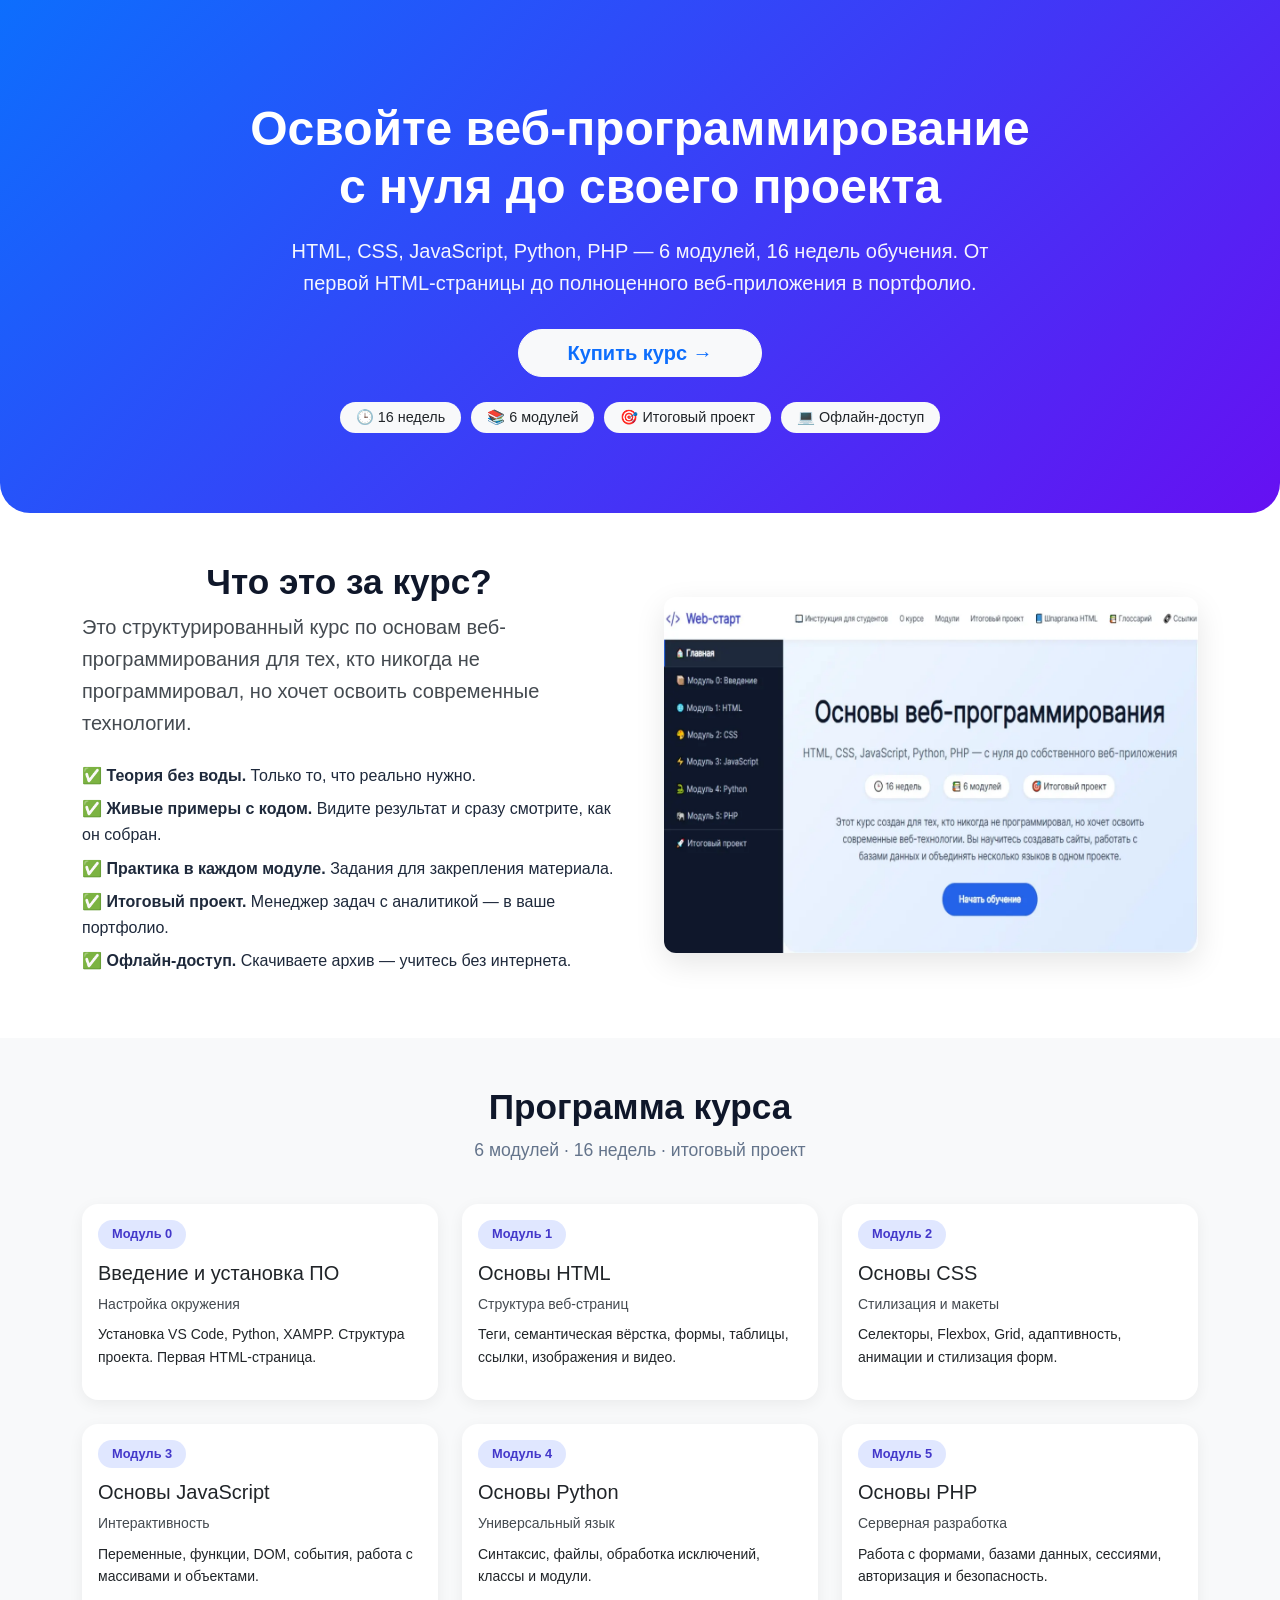
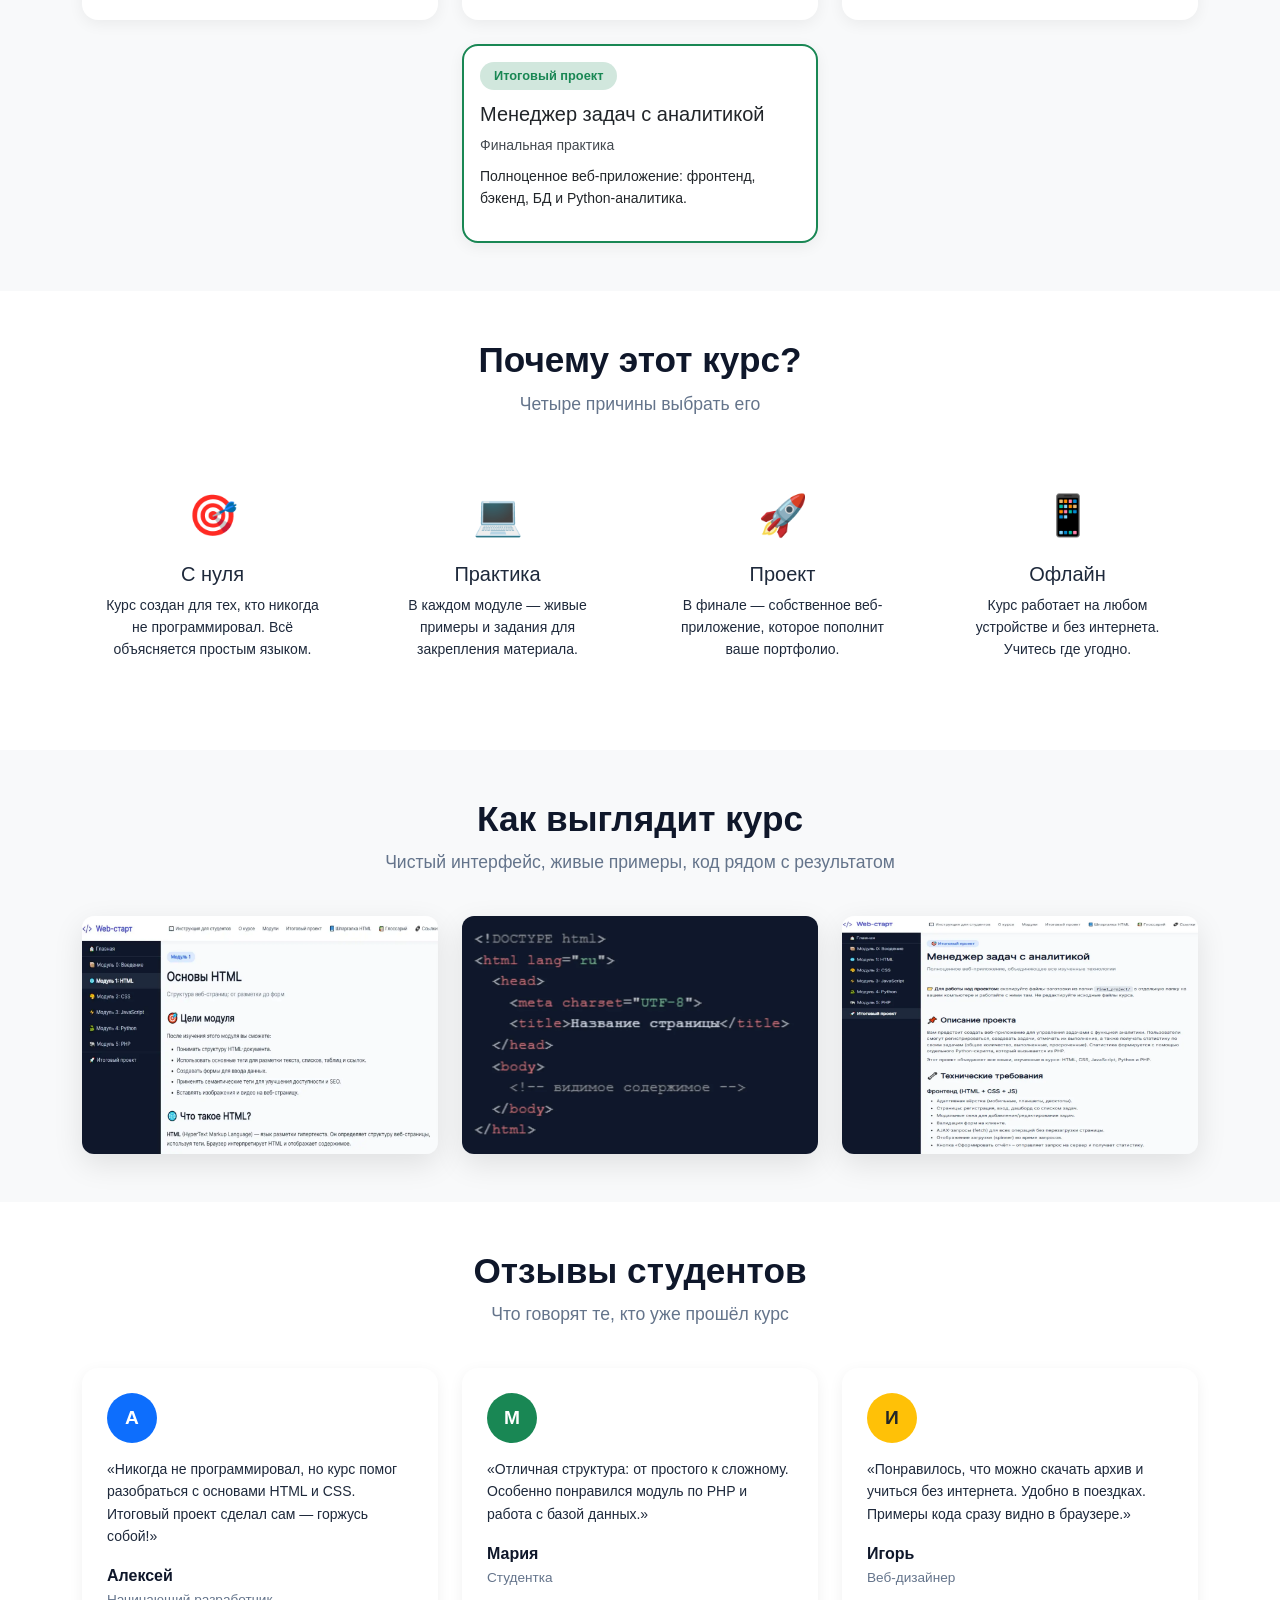
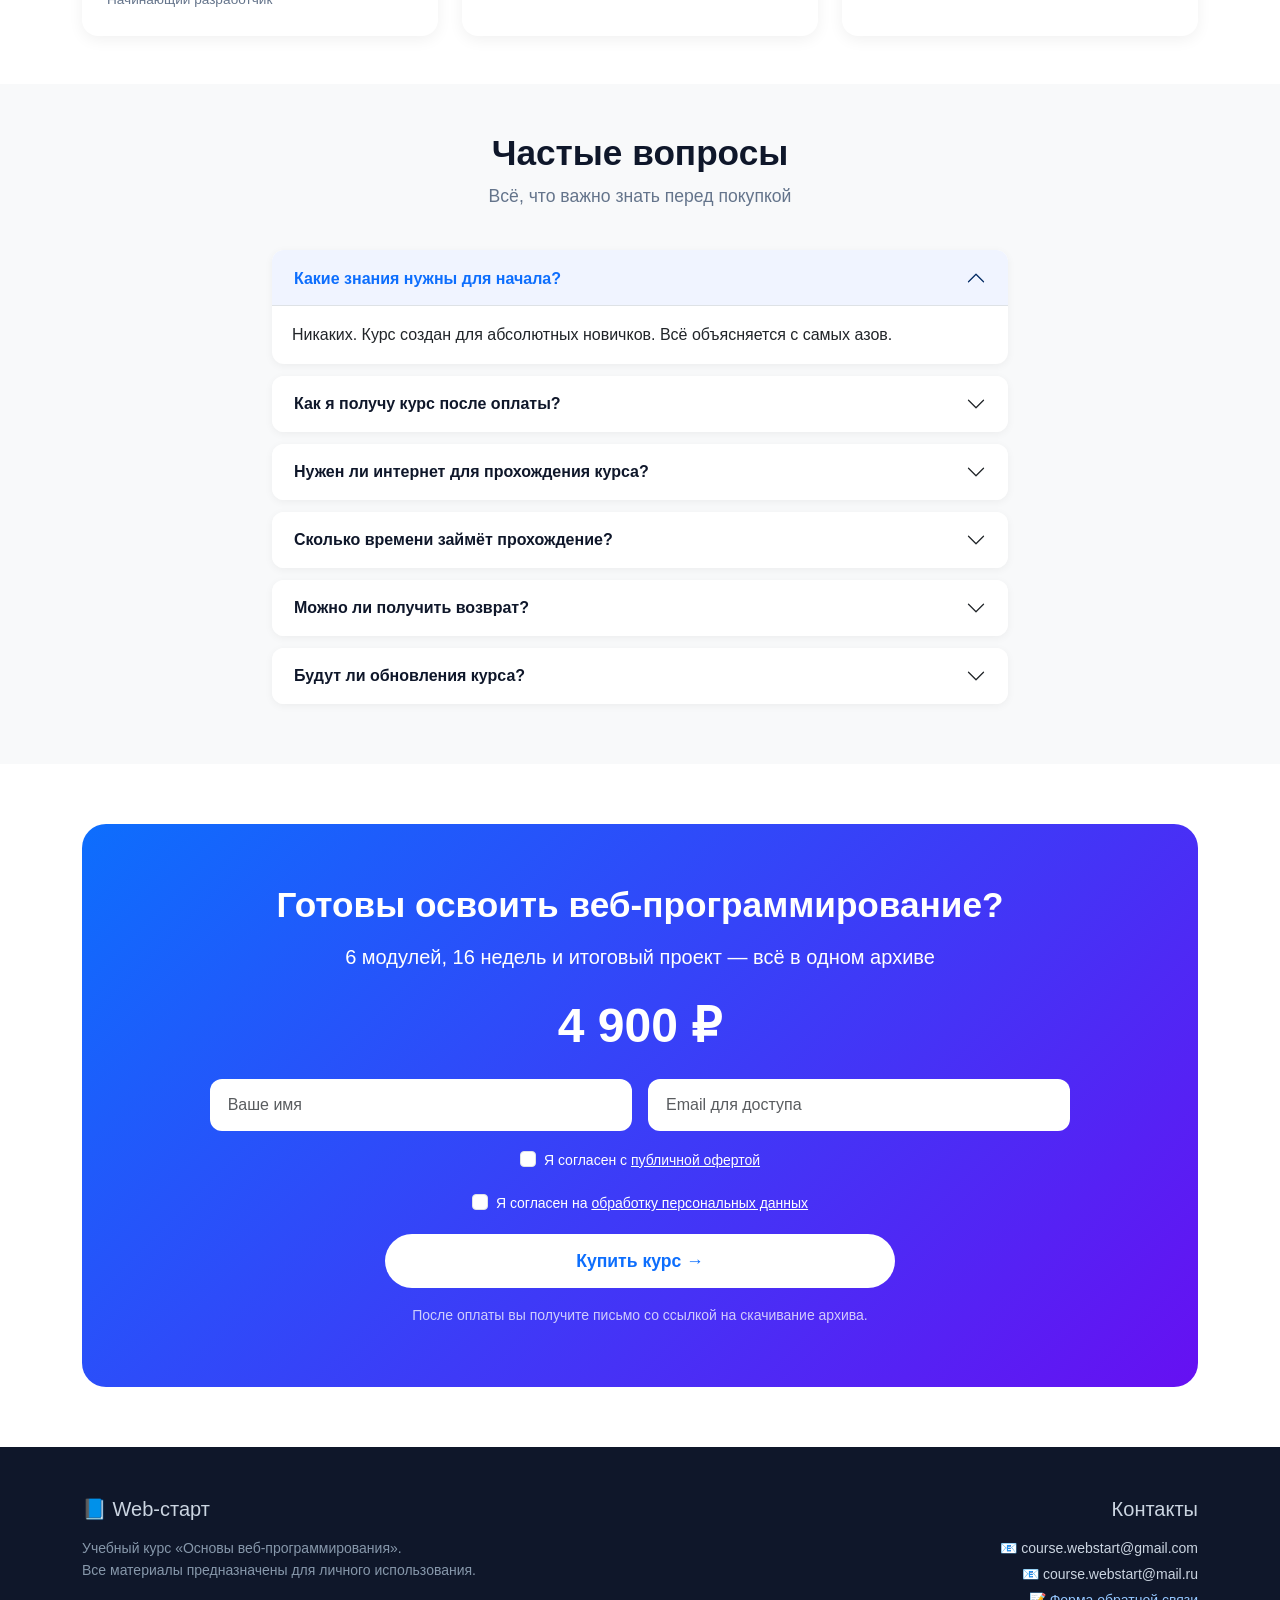
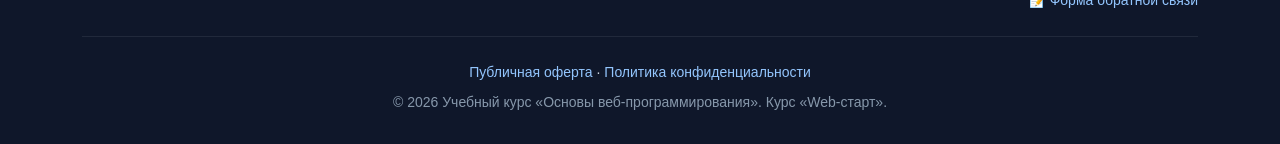
==== commit a8e5c4f3: "first commit" ====
--- a/index.html
+++ b/index.html
@@ -247,7 +247,7 @@
           </div>
           <div class="col-lg-6 text-center">
             <img
-              src="assets/img/screenshots/screenshot-main.jpg"
+              src="assets/img/screenshots/screenshot-main.png"
               class="img-fluid screenshot"
               alt="Скриншот курса Web-старт"
               loading="lazy"
@@ -435,7 +435,7 @@
           <div class="row g-4">
             <div class="col-md-4">
               <img
-                src="assets/img/screenshots/screenshot-module.jpg"
+                src="assets/img/screenshots/screenshot-module.png"
                 class="img-fluid screenshot"
                 alt="Страница модуля курса"
                 loading="lazy"
@@ -445,7 +445,7 @@
             </div>
             <div class="col-md-4">
               <img
-                src="assets/img/screenshots/screenshot-code.jpg"
+                src="assets/img/screenshots/screenshot-code.png"
                 class="img-fluid screenshot"
                 alt="Пример кода в уроке"
                 loading="lazy"
@@ -455,7 +455,7 @@
             </div>
             <div class="col-md-4">
               <img
-                src="assets/img/screenshots/screenshot-project.jpg"
+                src="assets/img/screenshots/screenshot-project.png"
                 class="img-fluid screenshot"
                 alt="Страница итогового проекта"
                 loading="lazy"
